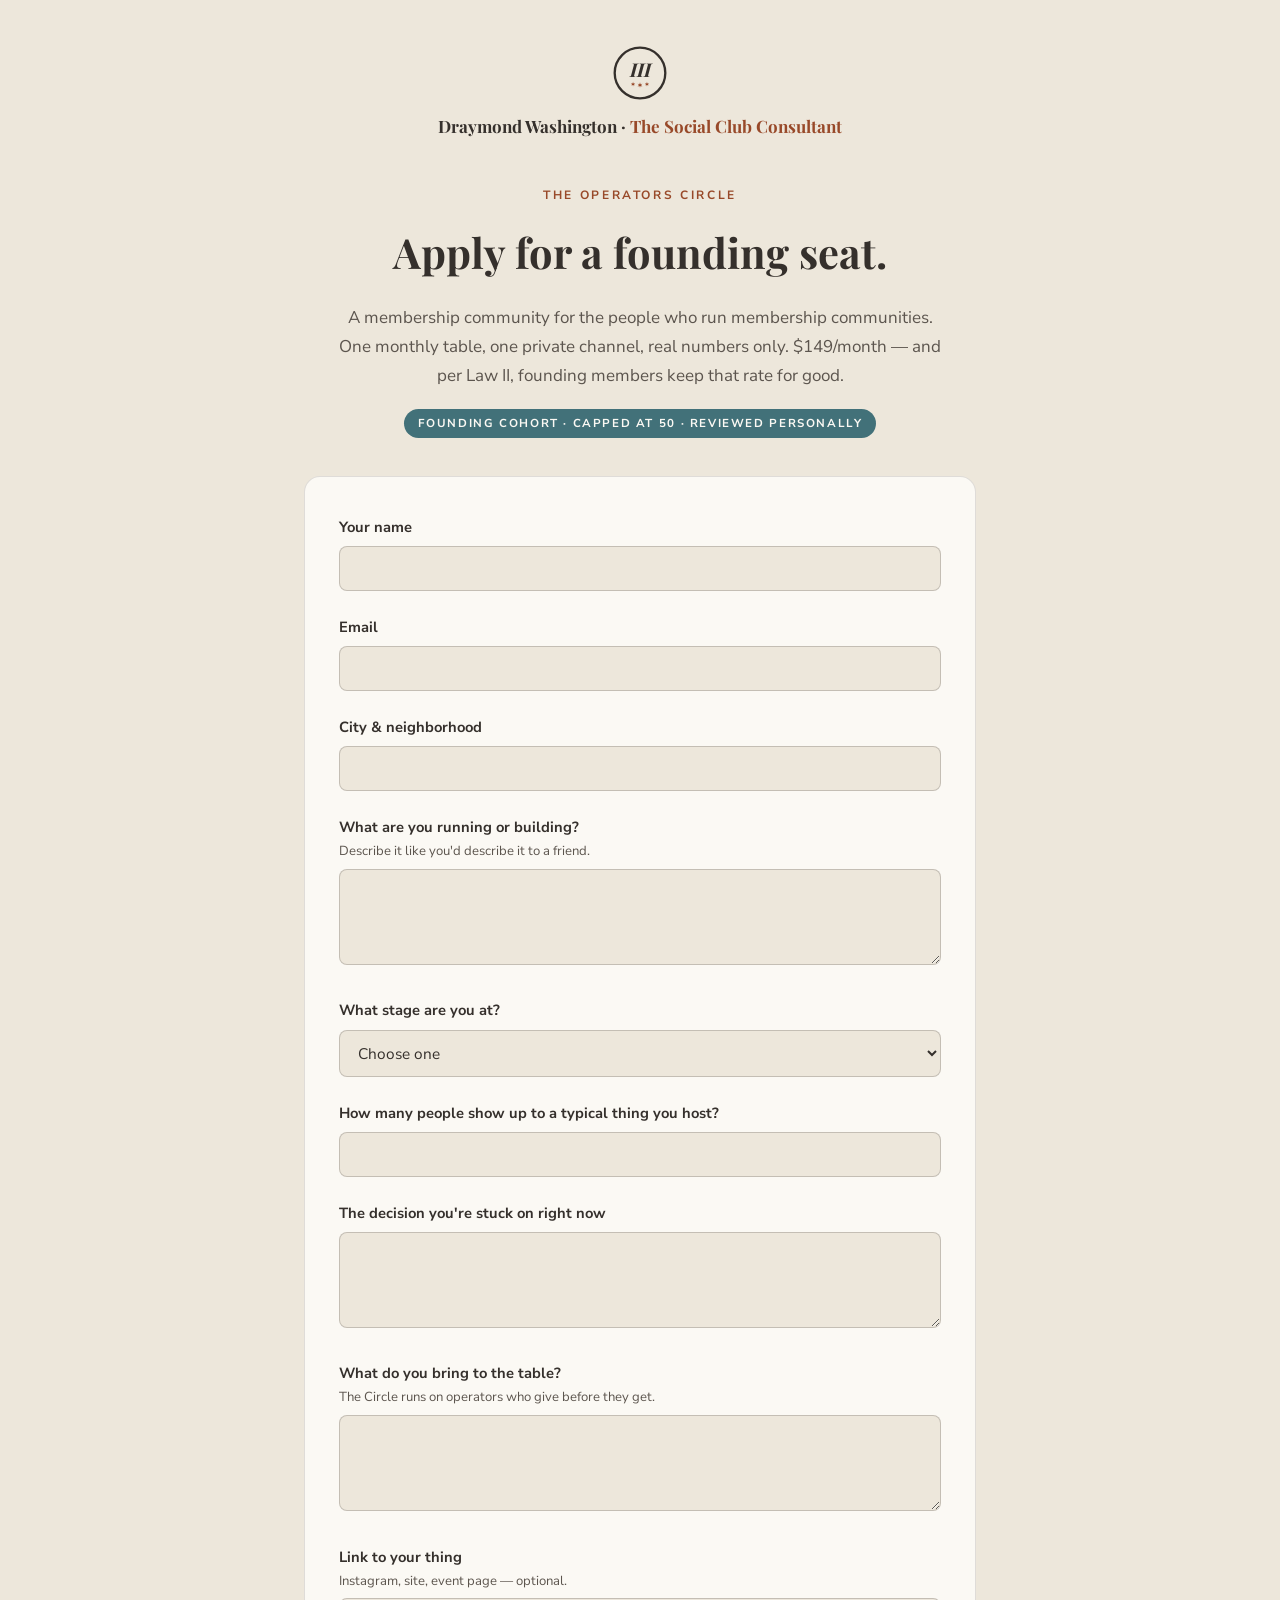
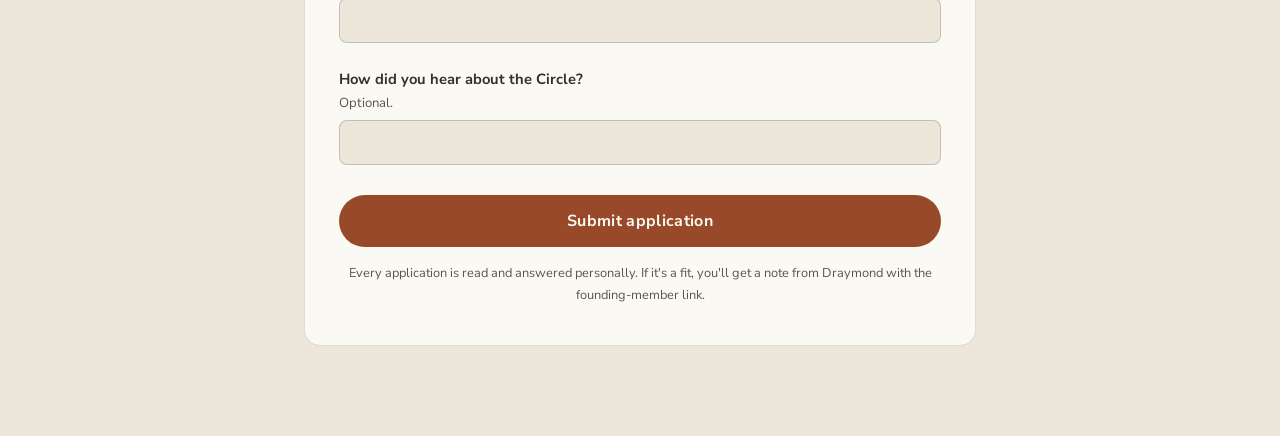
==== apply.html @ 05225a65 "Add files via upload" ====
<!DOCTYPE html>
<html lang="en">
<head>
<meta charset="UTF-8">
<meta name="viewport" content="width=device-width, initial-scale=1.0">
<title>Apply — The Operators Circle</title>
<meta name="description" content="Apply for the founding cohort of the Operators Circle — a membership community for the people who run membership communities. Capped at 50 operators.">
<link rel="icon" href="data:image/svg+xml,%3Csvg xmlns='http://www.w3.org/2000/svg' viewBox='0 0 64 64'%3E%3Ccircle cx='32' cy='32' r='30' fill='%2335302C'/%3E%3Ccircle cx='32' cy='32' r='26' fill='none' stroke='%23A19D7F' stroke-width='2'/%3E%3Ctext x='32' y='36' text-anchor='middle' font-family='Georgia,serif' font-style='italic' font-weight='bold' font-size='20' fill='%23EDE7DB'%3EIII%3C/text%3E%3Ccircle cx='22' cy='46' r='2.5' fill='%23C98A5B'/%3E%3Ccircle cx='32' cy='47.5' r='3' fill='%23C98A5B'/%3E%3Ccircle cx='42' cy='46' r='2.5' fill='%23C98A5B'/%3E%3C/svg%3E">
<link rel="preconnect" href="https://fonts.googleapis.com">
<link rel="preconnect" href="https://fonts.gstatic.com" crossorigin>
<link href="https://fonts.googleapis.com/css2?family=Playfair+Display:ital,wght@0,400;0,600;0,700;1,400&family=Nunito+Sans:ital,wght@0,400;0,600;0,700;1,400&display=swap" rel="stylesheet">
<style>
  :root {
    --paper: #EDE7DB; --ink: #35302C; --ink-soft: #5C554E; --ocean: #427179;
    --gold: #6B582A; --autumn: #984929; --clay: #A19D7F; --white: #FBF9F4;
    --serif: 'Playfair Display', Georgia, serif;
    --sans: 'Nunito Sans', 'Avenir Next', 'Segoe UI', sans-serif;
  }
  * { margin: 0; padding: 0; box-sizing: border-box; }
  body { font-family: var(--sans); background: var(--paper); color: var(--ink); line-height: 1.7; font-size: 17px; }
  .wrap { max-width: 720px; margin: 0 auto; padding: 0 24px 90px; }
  header { padding: 46px 0 10px; text-align: center; }
  header a { text-decoration: none; color: var(--ink); display: inline-flex; flex-direction: column; align-items: center; gap: 12px; }
  .kicker { font-size: .75rem; text-transform: uppercase; letter-spacing: .22em; font-weight: 700; color: var(--autumn); margin: 34px 0 12px; text-align: center; }
  h1 { font-family: var(--serif); font-size: clamp(1.9rem, 5vw, 2.6rem); text-align: center; margin-bottom: 16px; }
  .lede { color: var(--ink-soft); text-align: center; max-width: 36em; margin: 0 auto 12px; }
  .chip { display: block; width: fit-content; margin: 18px auto 0; background: var(--ocean); color: var(--white); border-radius: 999px; font-size: .72rem; font-weight: 700; text-transform: uppercase; letter-spacing: .14em; padding: 5px 14px; }
  form { background: var(--white); border: 1px solid rgba(53,48,44,.14); border-radius: 16px; padding: 38px 34px; margin-top: 38px; }
  label { display: block; font-weight: 700; font-size: .92rem; margin: 24px 0 6px; }
  label:first-of-type { margin-top: 0; }
  label small { display: block; font-weight: 400; color: var(--ink-soft); font-size: .82rem; }
  input, select, textarea {
    width: 100%; font-family: var(--sans); font-size: .96rem; color: var(--ink);
    background: var(--paper); border: 1px solid rgba(53,48,44,.22); border-radius: 8px;
    padding: 11px 14px; outline: none;
  }
  input:focus, select:focus, textarea:focus { border-color: var(--ocean); box-shadow: 0 0 0 3px rgba(66,113,121,.15); }
  textarea { min-height: 96px; resize: vertical; }
  button {
    margin-top: 30px; width: 100%; font-family: var(--sans); font-weight: 700; font-size: 1rem;
    background: var(--autumn); color: var(--white); border: none; border-radius: 999px;
    padding: 15px 26px; cursor: pointer; letter-spacing: .02em;
  }
  button:hover { background: var(--gold); }
  .fine { font-size: .8rem; color: var(--ink-soft); text-align: center; margin-top: 16px; }
  .thanks { display: none; background: var(--white); border: 1px solid rgba(53,48,44,.14); border-radius: 16px; padding: 46px 38px; margin-top: 38px; text-align: center; }
  .thanks h2 { font-family: var(--serif); font-size: 1.6rem; margin-bottom: 12px; }
  .thanks p { color: var(--ink-soft); }
  body.sent form, body.sent .kicker, body.sent h1, body.sent .lede, body.sent .chip { display: none; }
  body.sent .thanks { display: block; }
</style>
</head>
<body>

<header>
  <a href="/">
    <svg width="54" height="54" viewBox="0 0 512 512" xmlns="http://www.w3.org/2000/svg" aria-hidden="true">
      <circle cx="256" cy="256" r="240" fill="none" stroke="#35302C" stroke-width="22"/>
      <text x="256" y="296" text-anchor="middle" font-family="Playfair Display, Georgia, serif" font-style="italic" font-weight="700" font-size="180" fill="#35302C">III</text>
      <g fill="#984929">
        <polygon transform="translate(190,362) scale(1.5)" points="0,-15 2.75,-4.76 12.99,-7.5 5.5,0 12.99,7.5 2.75,4.76 0,15 -2.75,4.76 -12.99,7.5 -5.5,0 -12.99,-7.5 -2.75,-4.76"/>
        <polygon transform="translate(256,370) scale(1.75)" points="0,-15 2.75,-4.76 12.99,-7.5 5.5,0 12.99,7.5 2.75,4.76 0,15 -2.75,4.76 -12.99,7.5 -5.5,0 -12.99,-7.5 -2.75,-4.76"/>
        <polygon transform="translate(322,362) scale(1.5)" points="0,-15 2.75,-4.76 12.99,-7.5 5.5,0 12.99,7.5 2.75,4.76 0,15 -2.75,4.76 -12.99,7.5 -5.5,0 -12.99,-7.5 -2.75,-4.76"/>
      </g>
    </svg>
    <span style="font-family:var(--serif); font-weight:700;">Draymond Washington · <span style="color:var(--autumn)">The Social Club Consultant</span></span>
  </a>
</header>

<div class="wrap">
  <div class="kicker">The Operators Circle</div>
  <h1>Apply for a founding seat.</h1>
  <p class="lede">A membership community for the people who run membership communities. One monthly table, one private channel, real numbers only. $149/month — and per Law II, founding members keep that rate for good.</p>
  <span class="chip">Founding cohort · capped at 50 · reviewed personally</span>

  <form action="https://formsubmit.co/draymond@threecitiessocial.com" method="POST">
    <input type="hidden" name="_subject" value="Operators Circle Application">
    <input type="hidden" name="_template" value="table">
    <input type="hidden" name="_captcha" value="false">
    <input type="hidden" name="_next" value="https://thesocialclubconsultant.com/apply.html?sent=1">
    <input type="text" name="_honey" style="display:none">

    <label>Your name</label>
    <input type="text" name="Name" required>

    <label>Email</label>
    <input type="email" name="Email" required>

    <label>City &amp; neighborhood</label>
    <input type="text" name="City" required>

    <label>What are you running or building? <small>Describe it like you'd describe it to a friend.</small></label>
    <textarea name="What they run" required></textarea>

    <label>What stage are you at?</label>
    <select name="Stage" required>
      <option value="" disabled selected>Choose one</option>
      <option>Just an idea</option>
      <option>Running free events or a group</option>
      <option>Charging for events</option>
      <option>Space identified or lease signed</option>
      <option>Club or community already open</option>
    </select>

    <label>How many people show up to a typical thing you host?</label>
    <input type="text" name="Typical turnout" required>

    <label>The decision you're stuck on right now</label>
    <textarea name="Stuck on" required></textarea>

    <label>What do you bring to the table? <small>The Circle runs on operators who give before they get.</small></label>
    <textarea name="Brings to table" required></textarea>

    <label>Link to your thing <small>Instagram, site, event page — optional.</small></label>
    <input type="text" name="Link">

    <label>How did you hear about the Circle? <small>Optional.</small></label>
    <input type="text" name="Referral">

    <button type="submit">Submit application</button>
    <p class="fine">Every application is read and answered personally. If it's a fit, you'll get a note from Draymond with the founding-member link.</p>
  </form>

  <div class="thanks">
    <h2>Application received.</h2>
    <p>It goes straight to Draymond — every application is read and answered personally, usually within a few days. If the Circle is a fit, your founding-member invite will come by email.</p>
    <p style="margin-top:16px"><a href="/" style="color:var(--autumn); font-weight:700;">← Back to the playbook</a></p>
  </div>
</div>

<script>
  if (new URLSearchParams(location.search).get('sent') === '1') document.body.classList.add('sent');
</script>

</body>
</html>
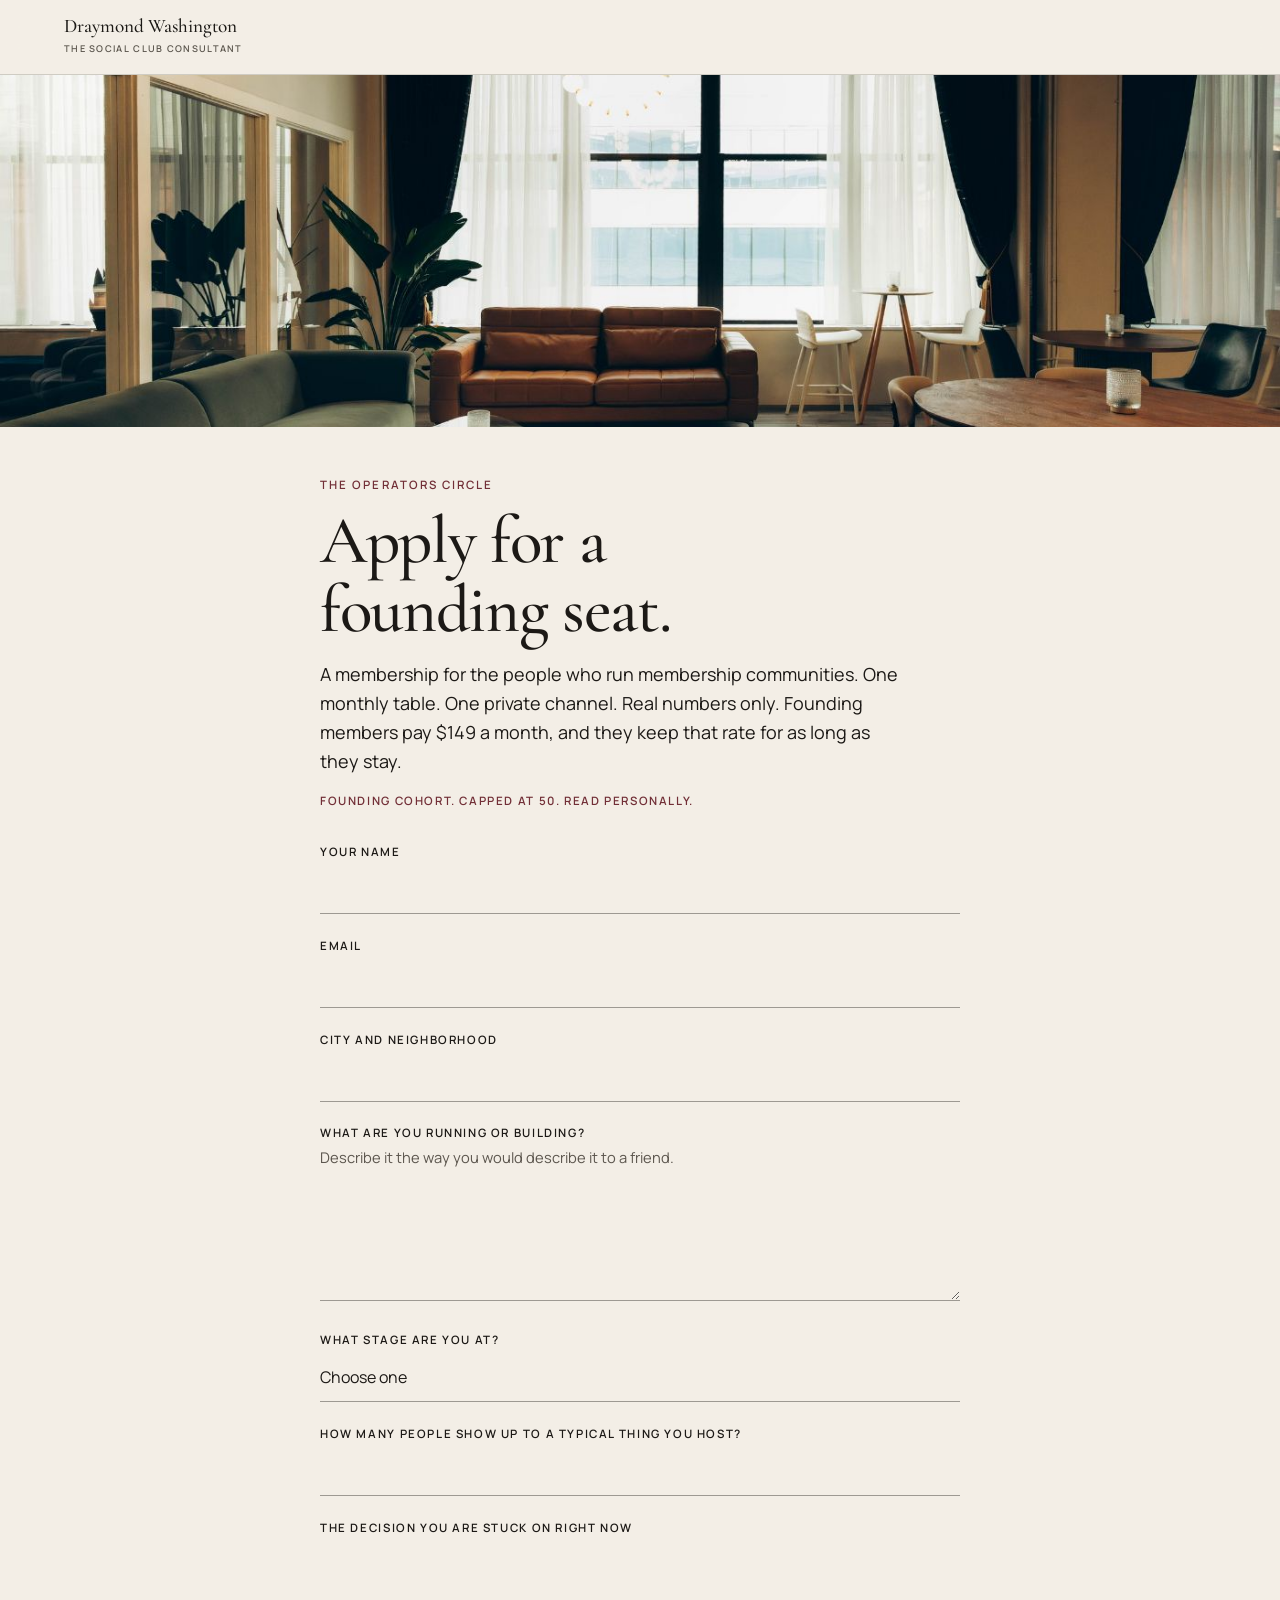
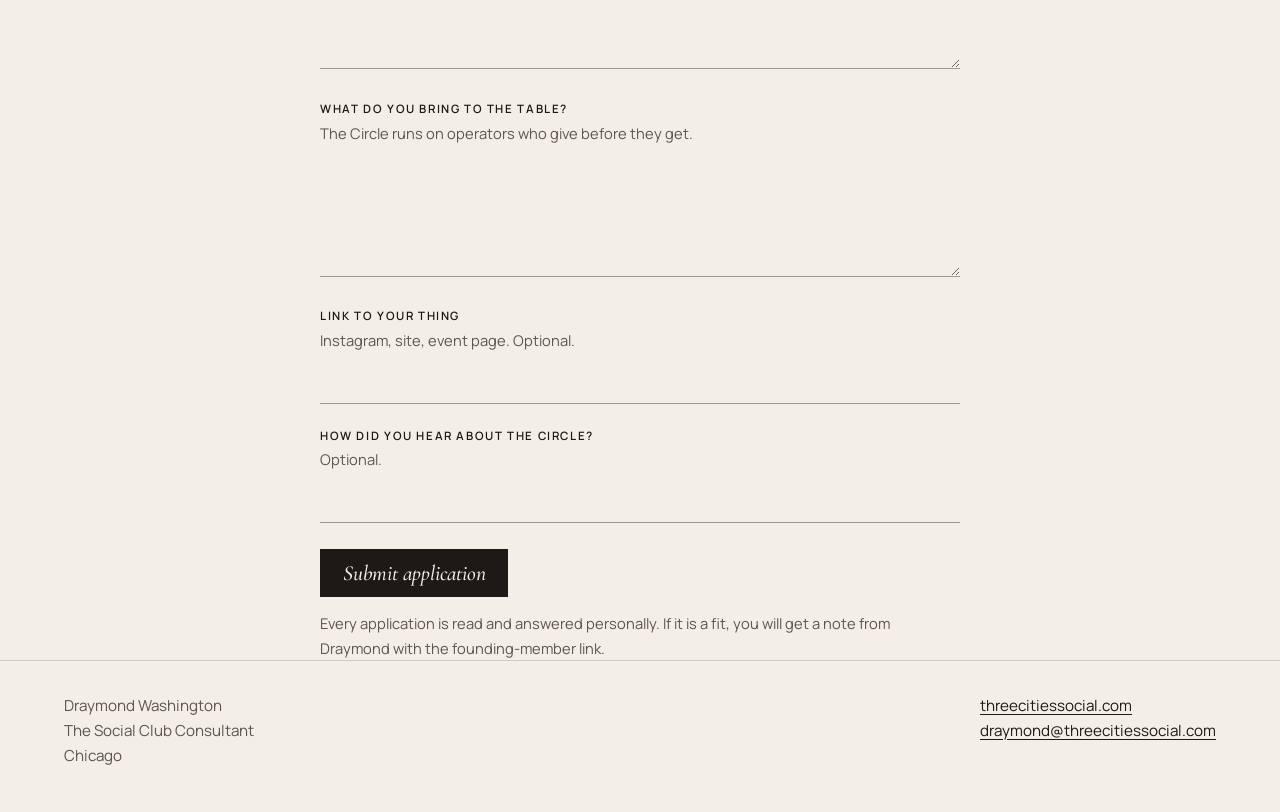
==== commit 3f5d6b90: "Redesign the consulting site as an editorial layout. Use a mobile-first system with serif headlines," ====
--- a/apply.html
+++ b/apply.html
@@ -3,134 +3,132 @@
 <head>
 <meta charset="UTF-8">
 <meta name="viewport" content="width=device-width, initial-scale=1.0">
-<title>Apply — The Operators Circle</title>
-<meta name="description" content="Apply for the founding cohort of the Operators Circle — a membership community for the people who run membership communities. Capped at 50 operators.">
-<link rel="icon" href="data:image/svg+xml,%3Csvg xmlns='http://www.w3.org/2000/svg' viewBox='0 0 64 64'%3E%3Ccircle cx='32' cy='32' r='30' fill='%2335302C'/%3E%3Ccircle cx='32' cy='32' r='26' fill='none' stroke='%23A19D7F' stroke-width='2'/%3E%3Ctext x='32' y='36' text-anchor='middle' font-family='Georgia,serif' font-style='italic' font-weight='bold' font-size='20' fill='%23EDE7DB'%3EIII%3C/text%3E%3Ccircle cx='22' cy='46' r='2.5' fill='%23C98A5B'/%3E%3Ccircle cx='32' cy='47.5' r='3' fill='%23C98A5B'/%3E%3Ccircle cx='42' cy='46' r='2.5' fill='%23C98A5B'/%3E%3C/svg%3E">
+<!-- PLACEHOLDER: draft v1, final copy expected about Nov 18. -->
+<title>Apply for the Operators Circle | The Social Club Consultant</title>
+<meta name="description" content="Apply for a founding seat in the Operators Circle, a membership for people who run membership communities. Capped at 50 operators.">
+<meta name="theme-color" content="#F3EEE6">
+<link rel="canonical" href="https://thesocialclubconsultant.com/apply.html">
+<link rel="icon" href="data:image/svg+xml,%3Csvg xmlns='http://www.w3.org/2000/svg' viewBox='0 0 64 64'%3E%3Crect width='64' height='64' fill='%231C1916'/%3E%3Ctext x='32' y='40' text-anchor='middle' font-family='Georgia,serif' font-size='22' fill='%23F3EEE6'%3EIII%3C/text%3E%3C/svg%3E">
+<meta property="og:type" content="website">
+<meta property="og:url" content="https://thesocialclubconsultant.com/apply.html">
+<meta property="og:site_name" content="The Social Club Consultant">
+<meta property="og:title" content="Apply for the Operators Circle">
+<meta property="og:description" content="A founding seat for people who run membership communities. Capped at 50 operators.">
+<meta property="og:image" content="https://thesocialclubconsultant.com/ogcard.png">
+<meta name="twitter:card" content="summary_large_image">
+<meta name="twitter:title" content="Apply for the Operators Circle">
+<meta name="twitter:description" content="A founding seat for people who run membership communities. Capped at 50 operators.">
+<meta name="twitter:image" content="https://thesocialclubconsultant.com/ogcard.png">
 <link rel="preconnect" href="https://fonts.googleapis.com">
 <link rel="preconnect" href="https://fonts.gstatic.com" crossorigin>
-<link href="https://fonts.googleapis.com/css2?family=Playfair+Display:ital,wght@0,400;0,600;0,700;1,400&family=Nunito+Sans:ital,wght@0,400;0,600;0,700;1,400&display=swap" rel="stylesheet">
-<style>
-  :root {
-    --paper: #EDE7DB; --ink: #35302C; --ink-soft: #5C554E; --ocean: #427179;
-    --gold: #6B582A; --autumn: #984929; --clay: #A19D7F; --white: #FBF9F4;
-    --serif: 'Playfair Display', Georgia, serif;
-    --sans: 'Nunito Sans', 'Avenir Next', 'Segoe UI', sans-serif;
-  }
-  * { margin: 0; padding: 0; box-sizing: border-box; }
-  body { font-family: var(--sans); background: var(--paper); color: var(--ink); line-height: 1.7; font-size: 17px; }
-  .wrap { max-width: 720px; margin: 0 auto; padding: 0 24px 90px; }
-  header { padding: 46px 0 10px; text-align: center; }
-  header a { text-decoration: none; color: var(--ink); display: inline-flex; flex-direction: column; align-items: center; gap: 12px; }
-  .kicker { font-size: .75rem; text-transform: uppercase; letter-spacing: .22em; font-weight: 700; color: var(--autumn); margin: 34px 0 12px; text-align: center; }
-  h1 { font-family: var(--serif); font-size: clamp(1.9rem, 5vw, 2.6rem); text-align: center; margin-bottom: 16px; }
-  .lede { color: var(--ink-soft); text-align: center; max-width: 36em; margin: 0 auto 12px; }
-  .chip { display: block; width: fit-content; margin: 18px auto 0; background: var(--ocean); color: var(--white); border-radius: 999px; font-size: .72rem; font-weight: 700; text-transform: uppercase; letter-spacing: .14em; padding: 5px 14px; }
-  form { background: var(--white); border: 1px solid rgba(53,48,44,.14); border-radius: 16px; padding: 38px 34px; margin-top: 38px; }
-  label { display: block; font-weight: 700; font-size: .92rem; margin: 24px 0 6px; }
-  label:first-of-type { margin-top: 0; }
-  label small { display: block; font-weight: 400; color: var(--ink-soft); font-size: .82rem; }
-  input, select, textarea {
-    width: 100%; font-family: var(--sans); font-size: .96rem; color: var(--ink);
-    background: var(--paper); border: 1px solid rgba(53,48,44,.22); border-radius: 8px;
-    padding: 11px 14px; outline: none;
-  }
-  input:focus, select:focus, textarea:focus { border-color: var(--ocean); box-shadow: 0 0 0 3px rgba(66,113,121,.15); }
-  textarea { min-height: 96px; resize: vertical; }
-  button {
-    margin-top: 30px; width: 100%; font-family: var(--sans); font-weight: 700; font-size: 1rem;
-    background: var(--autumn); color: var(--white); border: none; border-radius: 999px;
-    padding: 15px 26px; cursor: pointer; letter-spacing: .02em;
-  }
-  button:hover { background: var(--gold); }
-  .fine { font-size: .8rem; color: var(--ink-soft); text-align: center; margin-top: 16px; }
-  .thanks { display: none; background: var(--white); border: 1px solid rgba(53,48,44,.14); border-radius: 16px; padding: 46px 38px; margin-top: 38px; text-align: center; }
-  .thanks h2 { font-family: var(--serif); font-size: 1.6rem; margin-bottom: 12px; }
-  .thanks p { color: var(--ink-soft); }
-  body.sent form, body.sent .kicker, body.sent h1, body.sent .lede, body.sent .chip { display: none; }
-  body.sent .thanks { display: block; }
-</style>
+<link href="https://fonts.googleapis.com/css2?family=Cormorant+Garamond:ital,wght@0,500;0,600;1,500;1,600&family=Manrope:wght@400;500;600&display=swap" rel="stylesheet">
+<link rel="stylesheet" href="styles.css">
+<script>
+if (new URLSearchParams(location.search).get("sent") === "1") {
+  document.documentElement.classList.add("sent");
+}
+</script>
 </head>
 <body>
-
-<header>
-  <a href="/">
-    <svg width="54" height="54" viewBox="0 0 512 512" xmlns="http://www.w3.org/2000/svg" aria-hidden="true">
-      <circle cx="256" cy="256" r="240" fill="none" stroke="#35302C" stroke-width="22"/>
-      <text x="256" y="296" text-anchor="middle" font-family="Playfair Display, Georgia, serif" font-style="italic" font-weight="700" font-size="180" fill="#35302C">III</text>
-      <g fill="#984929">
-        <polygon transform="translate(190,362) scale(1.5)" points="0,-15 2.75,-4.76 12.99,-7.5 5.5,0 12.99,7.5 2.75,4.76 0,15 -2.75,4.76 -12.99,7.5 -5.5,0 -12.99,-7.5 -2.75,-4.76"/>
-        <polygon transform="translate(256,370) scale(1.75)" points="0,-15 2.75,-4.76 12.99,-7.5 5.5,0 12.99,7.5 2.75,4.76 0,15 -2.75,4.76 -12.99,7.5 -5.5,0 -12.99,-7.5 -2.75,-4.76"/>
-        <polygon transform="translate(322,362) scale(1.5)" points="0,-15 2.75,-4.76 12.99,-7.5 5.5,0 12.99,7.5 2.75,4.76 0,15 -2.75,4.76 -12.99,7.5 -5.5,0 -12.99,-7.5 -2.75,-4.76"/>
-      </g>
-    </svg>
-    <span style="font-family:var(--serif); font-weight:700;">Draymond Washington · <span style="color:var(--autumn)">The Social Club Consultant</span></span>
-  </a>
+<a class="skip" href="#main">Skip to content</a>
+<header class="site-header">
+  <div class="nav-inner">
+    <a class="brand" href="/">
+      <span class="brand-name">Draymond Washington</span>
+      <span class="brand-role">The Social Club Consultant</span>
+    </a>
+    <details class="nav-details">
+      <summary class="nav-toggle">
+        <span class="sum-closed">Menu</span>
+        <span class="sum-open">Close</span>
+      </summary>
+      <nav class="nav-links" id="site-nav" aria-label="Primary">
+        <a href="/#for">Who it is for</a>
+        <a href="/#offers">Offers</a>
+        <a href="/#about">About</a>
+        <a href="/apply.html" aria-current="page">Apply</a>
+        <a href="/#contact">Contact</a>
+      </nav>
+    </details>
+  </div>
 </header>
 
-<div class="wrap">
-  <div class="kicker">The Operators Circle</div>
-  <h1>Apply for a founding seat.</h1>
-  <p class="lede">A membership community for the people who run membership communities. One monthly table, one private channel, real numbers only. $149/month — and per Law II, founding members keep that rate for good.</p>
-  <span class="chip">Founding cohort · capped at 50 · reviewed personally</span>
+<main id="main">
+  <figure class="page-photo page-lounge">
+    <img src="lounge.jpg" width="1400" height="933" alt="Daylit lounge at Three Cities Social, with a leather sofa, sheer curtains, and a globe light" decoding="async">
+  </figure>
+  <div class="wrap-narrow">
+    <!-- PLACEHOLDER: draft v1, final copy expected about Nov 18. -->
+    <div class="intro-only page-intro">
+      <p class="kicker">The Operators Circle</p>
+      <h1>Apply for a founding seat.</h1>
+      <p class="lede">A membership for the people who run membership communities. One monthly table. One private channel. Real numbers only. Founding members pay $149 a month, and they keep that rate for as long as they stay.</p>
+      <p class="chip">Founding cohort. Capped at 50. Read personally.</p>
+    </div>
 
-  <form action="https://formsubmit.co/draymond@threecitiessocial.com" method="POST">
-    <input type="hidden" name="_subject" value="Operators Circle Application">
-    <input type="hidden" name="_template" value="table">
-    <input type="hidden" name="_captcha" value="false">
-    <input type="hidden" name="_next" value="https://thesocialclubconsultant.com/apply.html?sent=1">
-    <input type="text" name="_honey" style="display:none">
+    <form class="form-block stack-form" action="https://formsubmit.co/draymond@threecitiessocial.com" method="POST">
+      <input type="hidden" name="_subject" value="Operators Circle Application">
+      <input type="hidden" name="_template" value="table">
+      <input type="hidden" name="_captcha" value="false">
+      <input type="hidden" name="_next" value="https://thesocialclubconsultant.com/apply.html?sent=1">
+      <input class="hp" type="text" name="_honey" tabindex="-1" autocomplete="off" aria-hidden="true">
 
-    <label>Your name</label>
-    <input type="text" name="Name" required>
+      <label for="name">Your name</label>
+      <input id="name" type="text" name="Name" autocomplete="name" required>
 
-    <label>Email</label>
-    <input type="email" name="Email" required>
+      <label for="email">Email</label>
+      <input id="email" type="email" name="Email" autocomplete="email" required>
 
-    <label>City &amp; neighborhood</label>
-    <input type="text" name="City" required>
+      <label for="city">City and neighborhood</label>
+      <input id="city" type="text" name="City" autocomplete="address-level2" required>
 
-    <label>What are you running or building? <small>Describe it like you'd describe it to a friend.</small></label>
-    <textarea name="What they run" required></textarea>
+      <label for="running">What are you running or building? <span class="hint">Describe it the way you would describe it to a friend.</span></label>
+      <textarea id="running" name="What they run" required></textarea>
 
-    <label>What stage are you at?</label>
-    <select name="Stage" required>
-      <option value="" disabled selected>Choose one</option>
-      <option>Just an idea</option>
-      <option>Running free events or a group</option>
-      <option>Charging for events</option>
-      <option>Space identified or lease signed</option>
-      <option>Club or community already open</option>
-    </select>
+      <label for="stage">What stage are you at?</label>
+      <select id="stage" name="Stage" required>
+        <option value="" disabled selected>Choose one</option>
+        <option>Just an idea</option>
+        <option>Running free events or a group</option>
+        <option>Charging for events</option>
+        <option>Space identified or lease signed</option>
+        <option>Club or community already open</option>
+      </select>
 
-    <label>How many people show up to a typical thing you host?</label>
-    <input type="text" name="Typical turnout" required>
+      <label for="turnout">How many people show up to a typical thing you host?</label>
+      <input id="turnout" type="text" name="Typical turnout" required>
 
-    <label>The decision you're stuck on right now</label>
-    <textarea name="Stuck on" required></textarea>
+      <label for="stuck">The decision you are stuck on right now</label>
+      <textarea id="stuck" name="Stuck on" required></textarea>
 
-    <label>What do you bring to the table? <small>The Circle runs on operators who give before they get.</small></label>
-    <textarea name="Brings to table" required></textarea>
+      <label for="brings">What do you bring to the table? <span class="hint">The Circle runs on operators who give before they get.</span></label>
+      <textarea id="brings" name="Brings to table" required></textarea>
 
-    <label>Link to your thing <small>Instagram, site, event page — optional.</small></label>
-    <input type="text" name="Link">
+      <label for="link">Link to your thing <span class="hint">Instagram, site, event page. Optional.</span></label>
+      <input id="link" type="text" name="Link" autocomplete="url">
 
-    <label>How did you hear about the Circle? <small>Optional.</small></label>
-    <input type="text" name="Referral">
+      <label for="referral">How did you hear about the Circle? <span class="hint">Optional.</span></label>
+      <input id="referral" type="text" name="Referral">
 
-    <button type="submit">Submit application</button>
-    <p class="fine">Every application is read and answered personally. If it's a fit, you'll get a note from Draymond with the founding-member link.</p>
-  </form>
+      <button class="button" type="submit">Submit application</button>
+      <p class="fine">Every application is read and answered personally. If it is a fit, you will get a note from Draymond with the founding-member link.</p>
+    </form>
 
-  <div class="thanks">
-    <h2>Application received.</h2>
-    <p>It goes straight to Draymond — every application is read and answered personally, usually within a few days. If the Circle is a fit, your founding-member invite will come by email.</p>
-    <p style="margin-top:16px"><a href="/" style="color:var(--autumn); font-weight:700;">← Back to the playbook</a></p>
+    <div class="thanks" role="status">
+      <h1 tabindex="-1">Application received.</h1>
+      <p>It goes straight to Draymond. Every application is read and answered personally, usually within a few days. If the Circle is a fit, your founding-member invite will come by email.</p>
+      <p><a href="/">Back to the site</a></p>
+    </div>
   </div>
-</div>
+</main>
 
-<script>
-  if (new URLSearchParams(location.search).get('sent') === '1') document.body.classList.add('sent');
-</script>
-
+<footer class="site-footer">
+  <div class="wrap foot">
+    <p>Draymond Washington<br>The Social Club Consultant<br>Chicago</p>
+    <p><a href="https://threecitiessocial.com">threecitiessocial.com</a><br><a href="mailto:draymond@threecitiessocial.com">draymond@threecitiessocial.com</a></p>
+  </div>
+</footer>
+<script src="main.js" defer></script>
+<script data-goatcounter="https://thesocialclubconsultant.goatcounter.com/count" async src="https://gc.zgo.at/count.js"></script>
 </body>
 </html>
--- a/styles.css
+++ b/styles.css
@@ -0,0 +1,977 @@
+/* The Social Club Consultant
+   Mobile-first layout. Draft visual system, October 2026. */
+
+:root {
+  --paper: #F3EEE6;
+  --paper-2: #E7E0D2;
+  --ink: #1C1916;
+  --muted: #5C564E;
+  --line: rgba(28, 25, 22, 0.16);
+  --burgundy: #722F37;
+  --serif: "Cormorant Garamond", Palatino, "Palatino Linotype", Georgia, serif;
+  --sans: Manrope, "Avenir Next", "Segoe UI", sans-serif;
+  --header: 4.6rem;
+  --measure: 38rem;
+  color-scheme: light;
+}
+
+*,
+*::before,
+*::after { box-sizing: border-box; }
+
+html { scroll-behavior: smooth; }
+
+@media (prefers-reduced-motion: reduce) {
+  html { scroll-behavior: auto; }
+}
+
+body {
+  margin: 0;
+  background: var(--paper);
+  color: var(--ink);
+  font-family: var(--sans);
+  font-size: 1.0625rem;
+  font-weight: 400;
+  line-height: 1.65;
+  text-rendering: optimizeLegibility;
+}
+
+img { max-width: 100%; display: block; background: var(--paper-2); }
+
+h1, h2, h3, p, ul, ol, figure, blockquote { margin: 0; }
+
+h1, h2, h3 {
+  font-family: var(--serif);
+  font-weight: 500;
+  line-height: 1.02;
+  letter-spacing: -0.02em;
+  text-wrap: balance;
+}
+
+h2 {
+  font-size: clamp(2.35rem, 4.6vw, 3.7rem);
+  margin-bottom: 1rem;
+}
+
+h3 { font-size: clamp(1.7rem, 3vw, 2.15rem); }
+
+p { text-wrap: pretty; }
+
+a { color: inherit; }
+
+a:focus-visible,
+button:focus-visible,
+summary:focus-visible,
+input:focus-visible,
+select:focus-visible,
+textarea:focus-visible {
+  outline: 2px solid var(--ink);
+  outline-offset: 3px;
+}
+
+::selection { background: var(--ink); color: var(--paper); }
+
+.sr-only {
+  position: absolute;
+  width: 1px;
+  height: 1px;
+  padding: 0;
+  margin: -1px;
+  overflow: hidden;
+  clip: rect(0, 0, 0, 0);
+  white-space: nowrap;
+  border: 0;
+}
+
+.skip {
+  position: absolute;
+  left: 1rem;
+  top: -4rem;
+  z-index: 80;
+  background: var(--ink);
+  color: var(--paper);
+  padding: 0.7rem 1rem;
+  text-decoration: none;
+}
+
+.skip:focus { top: 1rem; }
+
+.wrap {
+  width: min(72rem, calc(100% - 2.5rem));
+  margin-inline: auto;
+}
+
+.wrap-narrow {
+  width: min(40rem, calc(100% - 2.5rem));
+  margin-inline: auto;
+}
+
+.kicker {
+  margin-bottom: 0.85rem;
+  font-size: 0.72rem;
+  font-weight: 600;
+  letter-spacing: 0.18em;
+  text-transform: uppercase;
+  color: var(--burgundy);
+}
+
+.lede {
+  font-size: 1.125rem;
+  line-height: 1.6;
+  max-width: var(--measure);
+}
+
+.rule {
+  width: 3.25rem;
+  height: 1px;
+  margin: 1.4rem 0;
+  border: 0;
+  background: var(--line);
+}
+
+.section { padding: 4.5rem 0; }
+
+.site-header {
+  position: sticky;
+  top: 0;
+  z-index: 30;
+  background: rgba(243, 238, 230, 0.94);
+  border-bottom: 1px solid var(--line);
+  backdrop-filter: blur(14px);
+}
+
+@media (prefers-reduced-transparency: reduce) {
+  .site-header { background: var(--paper); backdrop-filter: none; }
+}
+
+.nav-inner {
+  width: min(72rem, calc(100% - 2.5rem));
+  margin-inline: auto;
+  min-height: var(--header);
+  display: flex;
+  align-items: center;
+  justify-content: space-between;
+  gap: 1rem;
+}
+
+.brand {
+  text-decoration: none;
+  color: var(--ink);
+  padding: 0.35rem 0;
+}
+
+.brand-name {
+  display: block;
+  font-family: var(--serif);
+  font-weight: 500;
+  font-size: 1.2rem;
+  line-height: 1;
+  letter-spacing: 0;
+}
+
+.brand-role {
+  display: block;
+  margin-top: 0.28rem;
+  font-size: 0.58rem;
+  font-weight: 600;
+  letter-spacing: 0.14em;
+  text-transform: uppercase;
+  color: var(--muted);
+}
+
+.nav-toggle {
+  list-style: none;
+  cursor: pointer;
+  min-height: 44px;
+  display: inline-flex;
+  align-items: center;
+  padding: 0.25rem 0;
+  font-size: 0.72rem;
+  font-weight: 600;
+  letter-spacing: 0.16em;
+  text-transform: uppercase;
+}
+
+.nav-toggle::-webkit-details-marker { display: none; }
+
+.nav-toggle::marker { content: ""; }
+
+.nav-details[open] .sum-closed,
+.nav-details:not([open]) .sum-open { display: none; }
+
+.nav-links { margin: 0; padding: 0; }
+
+.nav-links a {
+  display: flex;
+  align-items: center;
+  min-height: 48px;
+  text-decoration: none;
+  color: var(--ink);
+}
+
+.nav-links a[aria-current="page"] {
+  text-decoration: underline;
+  text-underline-offset: 0.28em;
+}
+
+@media (max-width: 959px) {
+  .nav-details:not([open]) > .nav-links { display: none; }
+
+  .nav-details[open] > .nav-links {
+    position: absolute;
+    left: 0;
+    right: 0;
+    top: 100%;
+    z-index: 40;
+    display: flex;
+    flex-direction: column;
+    background: var(--paper);
+    border-bottom: 1px solid var(--line);
+    padding: 0.25rem max(1.25rem, calc((100% - 72rem) / 2 + 1.25rem)) 0.85rem;
+  }
+
+  .nav-links a {
+    font-family: var(--serif);
+    font-size: 1.85rem;
+    font-weight: 500;
+    letter-spacing: 0;
+    text-transform: none;
+    border-top: 1px solid var(--line);
+  }
+}
+
+@media (min-width: 960px) {
+  .nav-details { display: flex; align-items: center; }
+  .nav-toggle { display: none; }
+  .nav-details > .nav-links {
+    display: flex !important;
+    flex-direction: row;
+    align-items: center;
+    gap: 1.25rem;
+    position: static;
+    background: transparent;
+    border: 0;
+    padding: 0;
+  }
+
+  .nav-links a {
+    font-size: 0.72rem;
+    font-weight: 600;
+    letter-spacing: 0.14em;
+    text-transform: uppercase;
+    min-height: 44px;
+  }
+
+  .nav-links a:hover { color: var(--burgundy); }
+}
+
+.hero-intro { padding: 2.4rem 1.25rem 0.4rem; }
+
+.hero h1 {
+  font-size: clamp(3.5rem, 8vw, 7.25rem);
+  line-height: 0.88;
+}
+
+.hero h1 span {
+  display: block;
+  font-style: italic;
+  font-weight: 500;
+}
+
+.hero-role {
+  max-width: 16em;
+  margin-top: 1.15rem;
+  font-family: var(--serif);
+  font-style: italic;
+  font-weight: 500;
+  font-size: clamp(1.45rem, 2.4vw, 2.05rem);
+  line-height: 1.2;
+  letter-spacing: 0;
+}
+
+.hero-rest { padding: 0 1.25rem 2.6rem; }
+
+.hero-for {
+  font-size: 1.05rem;
+  max-width: 28em;
+}
+
+.hero-proof {
+  margin-top: 0.85rem;
+  max-width: 34em;
+  color: var(--muted);
+}
+
+.hero-actions {
+  display: flex;
+  flex-wrap: wrap;
+  align-items: center;
+  gap: 0.35rem 1.35rem;
+  margin-top: 1.5rem;
+}
+
+.hero-media { margin: 0; }
+
+.hero-media img {
+  width: 100%;
+  height: min(78vw, 34rem);
+  object-fit: cover;
+  object-position: 32% 16%;
+}
+
+@media (min-width: 960px) {
+  .hero {
+    display: grid;
+    grid-template-columns: minmax(0, 1.08fr) minmax(0, 0.92fr);
+    grid-template-rows: 1fr auto;
+    grid-template-areas:
+      "intro media"
+      "rest media";
+    min-height: calc(100svh - var(--header));
+  }
+
+  .hero-intro {
+    grid-area: intro;
+    align-self: end;
+    padding: 2rem 6vw 0 6vw;
+  }
+
+  .hero-rest {
+    grid-area: rest;
+    padding: 0 6vw 3.25rem;
+  }
+
+  .hero-media {
+    grid-area: media;
+    position: relative;
+    min-height: 100%;
+  }
+
+  .hero-media img {
+    position: absolute;
+    inset: 0;
+    width: 100%;
+    height: 100%;
+    max-height: none;
+    object-position: 34% 18%;
+  }
+}
+
+.button,
+button.button {
+  display: inline-flex;
+  align-items: center;
+  justify-content: center;
+  min-height: 48px;
+  padding: 0.55rem 1.35rem;
+  background: var(--ink);
+  color: var(--paper);
+  border: 1px solid var(--ink);
+  font-family: var(--serif);
+  font-style: italic;
+  font-size: 1.35rem;
+  font-weight: 500;
+  letter-spacing: 0;
+  text-transform: none;
+  text-decoration: none;
+  cursor: pointer;
+}
+
+.button:hover,
+button.button:hover {
+  background: var(--burgundy);
+  border-color: var(--burgundy);
+  color: var(--paper);
+}
+
+.button:visited { color: var(--paper); }
+
+.text-link,
+.text-link:visited {
+  display: inline-flex;
+  align-items: center;
+  min-height: 48px;
+  color: var(--ink);
+  font-size: 0.75rem;
+  font-weight: 600;
+  letter-spacing: 0.14em;
+  text-transform: uppercase;
+  text-underline-offset: 0.35em;
+}
+
+.text-link:hover { color: var(--burgundy); }
+
+.proof {
+  display: grid;
+  grid-template-columns: 1fr 1fr;
+  list-style: none;
+  margin: 0;
+  padding: 0;
+  border-top: 1px solid var(--line);
+  border-bottom: 1px solid var(--line);
+}
+
+.proof li {
+  padding: 1.3rem 0.85rem 1.2rem;
+  border-bottom: 1px solid var(--line);
+}
+
+.proof li:nth-child(odd) { border-right: 1px solid var(--line); }
+
+.proof li:nth-last-child(-n + 2) { border-bottom: 0; }
+
+.proof strong {
+  display: block;
+  font-family: var(--serif);
+  font-weight: 500;
+  font-size: clamp(2rem, 4vw, 3.15rem);
+  line-height: 0.95;
+  letter-spacing: -0.02em;
+  white-space: nowrap;
+  font-variant-numeric: lining-nums;
+  font-feature-settings: "lnum" 1;
+}
+
+.proof span {
+  display: block;
+  margin-top: 0.5rem;
+  font-size: 0.68rem;
+  font-weight: 600;
+  letter-spacing: 0.14em;
+  text-transform: uppercase;
+  color: var(--muted);
+}
+
+@media (min-width: 880px) {
+  .proof { grid-template-columns: repeat(4, 1fr); }
+  .proof li {
+    border-bottom: 0;
+    border-right: 1px solid var(--line);
+    padding: 1.8rem 1.15rem 1.6rem;
+  }
+  .proof li:last-child { border-right: 0; }
+}
+
+.band { margin: 0; }
+
+.band img {
+  width: 100%;
+  height: min(72vw, 40rem);
+  min-height: 16rem;
+  object-fit: cover;
+}
+
+.band figcaption,
+.caption {
+  width: min(72rem, calc(100% - 2.5rem));
+  margin: 0.75rem auto 0;
+  font-size: 0.72rem;
+  font-weight: 600;
+  letter-spacing: 0.14em;
+  text-transform: uppercase;
+  color: var(--muted);
+}
+
+.band-trivia img { object-position: center 70%; }
+.band-room img { object-position: center 62%; height: min(62vw, 34rem); }
+.band-talk img { object-position: center 46%; }
+.band-evening img { object-position: center 42%; }
+
+.split { display: grid; gap: 1.75rem; }
+
+.audiences {
+  list-style: none;
+  margin: 0;
+  padding: 0;
+}
+
+.audiences li {
+  display: grid;
+  grid-template-columns: 2.6rem 1fr;
+  gap: 0.65rem 0.85rem;
+  padding: 1.25rem 0;
+  border-top: 1px solid var(--line);
+}
+
+.idx {
+  font-family: var(--serif);
+  font-style: italic;
+  font-size: 1.35rem;
+  line-height: 1.15;
+  color: var(--burgundy);
+}
+
+.audiences h3 {
+  margin-bottom: 0.4rem;
+  font-size: clamp(1.7rem, 3vw, 2.15rem);
+}
+
+.audiences p { max-width: 40rem; }
+
+.sticky-photo { margin: 0; }
+
+.sticky-photo img {
+  width: 100%;
+  aspect-ratio: 3 / 4;
+  object-fit: cover;
+  object-position: center 58%;
+}
+
+@media (min-width: 960px) {
+  .section { padding: 7.25rem 0; }
+
+  .split-who {
+    grid-template-columns: minmax(0, 1.12fr) minmax(0, 0.88fr);
+    grid-template-areas:
+      "intro photo"
+      "list photo";
+    column-gap: 4rem;
+    row-gap: 0.5rem;
+    align-items: start;
+  }
+
+  .split-who .split-intro { grid-area: intro; }
+  .split-who .audiences { grid-area: list; }
+  .split-who .sticky-photo {
+    grid-area: photo;
+    position: sticky;
+    top: 5.75rem;
+  }
+
+  .split-about {
+    grid-template-columns: minmax(0, 1.05fr) minmax(0, 0.95fr);
+    gap: 4rem;
+    align-items: start;
+  }
+
+  .about-photo img { aspect-ratio: 3 / 4; object-position: center 22%; }
+}
+
+.about-photo { margin: 0.5rem 0 0; }
+
+.about-photo img {
+  width: 100%;
+  aspect-ratio: 4 / 5;
+  object-fit: cover;
+  object-position: center 24%;
+}
+
+.about-copy p + p { margin-top: 1rem; }
+
+blockquote.pull {
+  margin: 2.4rem 0 0.4rem;
+  padding: 0;
+  border: 0;
+  max-width: 20em;
+}
+
+blockquote.pull p {
+  font-family: var(--serif);
+  font-style: italic;
+  font-weight: 500;
+  font-size: clamp(1.75rem, 3.4vw, 2.45rem);
+  line-height: 1.18;
+  letter-spacing: -0.02em;
+}
+
+blockquote.pull footer {
+  margin-top: 0.9rem;
+  font-family: var(--sans);
+  font-style: normal;
+  font-size: 0.72rem;
+  font-weight: 600;
+  letter-spacing: 0.14em;
+  text-transform: uppercase;
+  color: var(--muted);
+}
+
+.timeline {
+  list-style: none;
+  margin: 2rem 0 0;
+  padding: 0;
+}
+
+.timeline li {
+  display: grid;
+  grid-template-columns: 7.2rem 1fr;
+  gap: 0.75rem 1rem;
+  padding: 1.05rem 0;
+  border-top: 1px solid var(--line);
+}
+
+.timeline time {
+  font-size: 0.72rem;
+  font-weight: 600;
+  letter-spacing: 0.12em;
+  text-transform: uppercase;
+  color: var(--muted);
+}
+
+.subhead {
+  margin: 3.5rem 0 0.8rem;
+  font-size: clamp(2rem, 4vw, 2.8rem);
+}
+
+.rating {
+  max-width: var(--measure);
+  color: var(--muted);
+}
+
+.quotes {
+  display: grid;
+  gap: 2.25rem;
+  margin-top: 2rem;
+}
+
+.quote blockquote { margin: 0; }
+
+.quote p {
+  font-family: var(--serif);
+  font-style: italic;
+  font-weight: 500;
+  font-size: clamp(1.25rem, 2vw, 1.5rem);
+  line-height: 1.35;
+  letter-spacing: -0.01em;
+}
+
+.quote figcaption {
+  margin-top: 0.9rem;
+  font-size: 0.68rem;
+  font-weight: 600;
+  letter-spacing: 0.14em;
+  text-transform: uppercase;
+  color: var(--muted);
+}
+
+@media (min-width: 900px) {
+  .quotes {
+    grid-template-columns: repeat(3, minmax(0, 1fr));
+    gap: 2.5rem;
+    align-items: start;
+  }
+}
+
+.diptych {
+  display: grid;
+  gap: 0.7rem;
+  margin-top: 2.25rem;
+}
+
+.diptych img {
+  width: 100%;
+  height: 16rem;
+  object-fit: cover;
+}
+
+.diptych img.crop-party { object-position: center 42%; }
+.diptych img.crop-members { object-position: center 28%; }
+
+@media (min-width: 700px) {
+  .diptych { grid-template-columns: 1.15fr 0.85fr; }
+  .diptych img { height: 24rem; }
+}
+
+.offer-grid,
+.also-grid {
+  display: grid;
+  gap: 2.5rem;
+  margin-top: 2.4rem;
+}
+
+.offer h3,
+.also h3 {
+  font-size: clamp(2.1rem, 4vw, 3rem);
+  font-style: italic;
+}
+
+.offer .button { margin-top: 1.35rem; }
+
+.offer .offer-lead,
+.also .offer-lead {
+  margin: 0.85rem 0 0;
+  max-width: 34rem;
+}
+
+.offer ul,
+.also ul {
+  list-style: none;
+  margin: 1.25rem 0 0;
+  padding: 0;
+}
+
+.offer li,
+.also li {
+  padding: 0.72rem 0;
+  border-top: 1px solid var(--line);
+}
+
+.price {
+  margin-top: 0.7rem;
+  font-family: var(--serif);
+  font-style: italic;
+  font-weight: 500;
+  font-size: 1.65rem;
+  letter-spacing: 0;
+}
+
+.also {
+  margin-top: 4rem;
+  padding-top: 2.5rem;
+  border-top: 1px solid var(--line);
+}
+
+.guarantee {
+  margin-top: 0.85rem;
+  color: var(--muted);
+  font-size: 0.95rem;
+}
+
+@media (min-width: 800px) {
+  .offer-grid,
+  .also-grid {
+    grid-template-columns: 1fr 1fr;
+    gap: 0;
+  }
+
+  .offer-grid article + article,
+  .also-grid article + article {
+    border-left: 1px solid var(--line);
+    padding-left: 2.5rem;
+  }
+
+  .offer-grid article:first-child,
+  .also-grid article:first-child { padding-right: 2.5rem; }
+}
+
+.contact { background: var(--paper-2); }
+
+.contact-grid { display: grid; gap: 2.25rem; }
+
+.circle-note {
+  margin-top: 2rem;
+  padding-top: 1.5rem;
+  border-top: 1px solid var(--line);
+}
+
+.circle-note h3 {
+  font-size: 2rem;
+  font-style: italic;
+  margin-bottom: 0.6rem;
+}
+
+.circle-note p + p { margin-top: 0.85rem; }
+
+.sig {
+  display: flex;
+  align-items: center;
+  gap: 1rem;
+  margin-top: 1.75rem;
+}
+
+.sig img {
+  width: 4.6rem;
+  height: 5.6rem;
+  object-fit: cover;
+  object-position: center 15%;
+  background: var(--paper);
+}
+
+.sig p { font-size: 0.95rem; }
+
+.contact-form,
+.stack-form { margin-top: 0.4rem; }
+
+label {
+  display: block;
+  margin: 1.35rem 0 0.3rem;
+  font-size: 0.72rem;
+  font-weight: 600;
+  letter-spacing: 0.14em;
+  text-transform: uppercase;
+}
+
+label .hint {
+  display: block;
+  margin-top: 0.28rem;
+  font-size: 0.92rem;
+  font-weight: 400;
+  letter-spacing: 0;
+  text-transform: none;
+  color: var(--muted);
+  line-height: 1.45;
+}
+
+input,
+select,
+textarea {
+  width: 100%;
+  appearance: none;
+  background: transparent;
+  color: var(--ink);
+  border: 0;
+  border-bottom: 1px solid rgba(28, 25, 22, 0.4);
+  border-radius: 0;
+  padding: 0.75rem 0;
+  font-family: var(--sans);
+  font-size: 1rem;
+  line-height: 1.45;
+}
+
+textarea { min-height: 8rem; resize: vertical; }
+
+select { cursor: pointer; }
+
+.hp { display: none; }
+
+form .button { margin-top: 1.6rem; width: 100%; }
+
+.fine {
+  margin-top: 0.9rem;
+  color: var(--muted);
+  font-size: 0.92rem;
+}
+
+.fine a,
+.prose a,
+.step a,
+.thanks a {
+  text-underline-offset: 0.18em;
+}
+
+.fine a:hover,
+.prose a:hover,
+.step a:hover,
+.thanks a:hover { color: var(--burgundy); }
+
+#contact-thanks { display: none; }
+
+.asked #contact-form { display: none; }
+
+.asked #contact-thanks { display: block; }
+
+#contact-thanks h3 {
+  font-size: clamp(2rem, 4vw, 2.7rem);
+  font-style: italic;
+}
+
+@media (min-width: 800px) {
+  form .button { width: auto; min-width: 11rem; }
+}
+
+@media (min-width: 960px) {
+  .contact-grid {
+    grid-template-columns: minmax(0, 0.9fr) minmax(0, 1.1fr);
+    gap: 4.5rem;
+    align-items: start;
+  }
+}
+
+.page-photo { margin: 0; }
+
+.page-photo img {
+  width: 100%;
+  height: min(42vw, 22rem);
+  min-height: 12rem;
+  object-fit: cover;
+}
+
+.page-lounge img { object-position: center 58%; }
+.page-library img { object-position: center 55%; }
+.page-room img {
+  object-position: center 72%;
+  height: min(72vw, 34rem);
+}
+
+.page-intro { padding-top: 3rem; }
+
+.page-intro h1 {
+  font-size: clamp(2.6rem, 6vw, 4.2rem);
+  margin-bottom: 1rem;
+}
+
+.page-intro .lede { margin-bottom: 0.8rem; }
+
+.chip {
+  margin-top: 1rem;
+  font-size: 0.72rem;
+  font-weight: 600;
+  letter-spacing: 0.14em;
+  text-transform: uppercase;
+  color: var(--burgundy);
+}
+
+.stack-form { margin-top: 2rem; }
+
+.thanks { display: none; padding-top: 3rem; padding-bottom: 2rem; }
+
+.thanks h1 {
+  font-size: clamp(2.6rem, 6vw, 4rem);
+  margin-bottom: 1rem;
+}
+
+.thanks h1:focus,
+#contact-thanks h3:focus {
+  outline: none;
+}
+
+.thanks p + p { margin-top: 0.9rem; }
+
+.sent .intro-only,
+.sent .form-block { display: none; }
+
+.sent .thanks { display: block; }
+
+.steps {
+  margin-top: 2rem;
+  border-top: 1px solid var(--line);
+}
+
+.step {
+  display: grid;
+  grid-template-columns: 2.4rem 1fr;
+  gap: 0.75rem;
+  padding: 1.2rem 0;
+  border-bottom: 1px solid var(--line);
+}
+
+.step .n {
+  font-family: var(--serif);
+  font-style: italic;
+  font-size: 1.7rem;
+  line-height: 1;
+  color: var(--burgundy);
+}
+
+.step b { display: block; margin-bottom: 0.25rem; font-weight: 600; }
+
+.step p { color: var(--ink); font-size: 1rem; }
+
+.site-footer {
+  border-top: 1px solid var(--line);
+  padding: 2rem 0 2.75rem;
+  color: var(--muted);
+  font-size: 0.95rem;
+}
+
+.foot {
+  display: flex;
+  flex-wrap: wrap;
+  justify-content: space-between;
+  gap: 1.25rem 2rem;
+}
+
+.foot p { margin: 0; }
+
+.site-footer a,
+.site-footer a:visited { color: var(--ink); text-underline-offset: 0.18em; }
+
+.site-footer a:hover { color: var(--burgundy); }
+
+@media (max-width: 560px) {
+  .timeline li { grid-template-columns: 1fr; gap: 0.2rem; }
+  .brand-role { letter-spacing: 0.1em; }
+}
+
+@media (forced-colors: active) {
+  .button { border: 1px solid ButtonText; }
+}
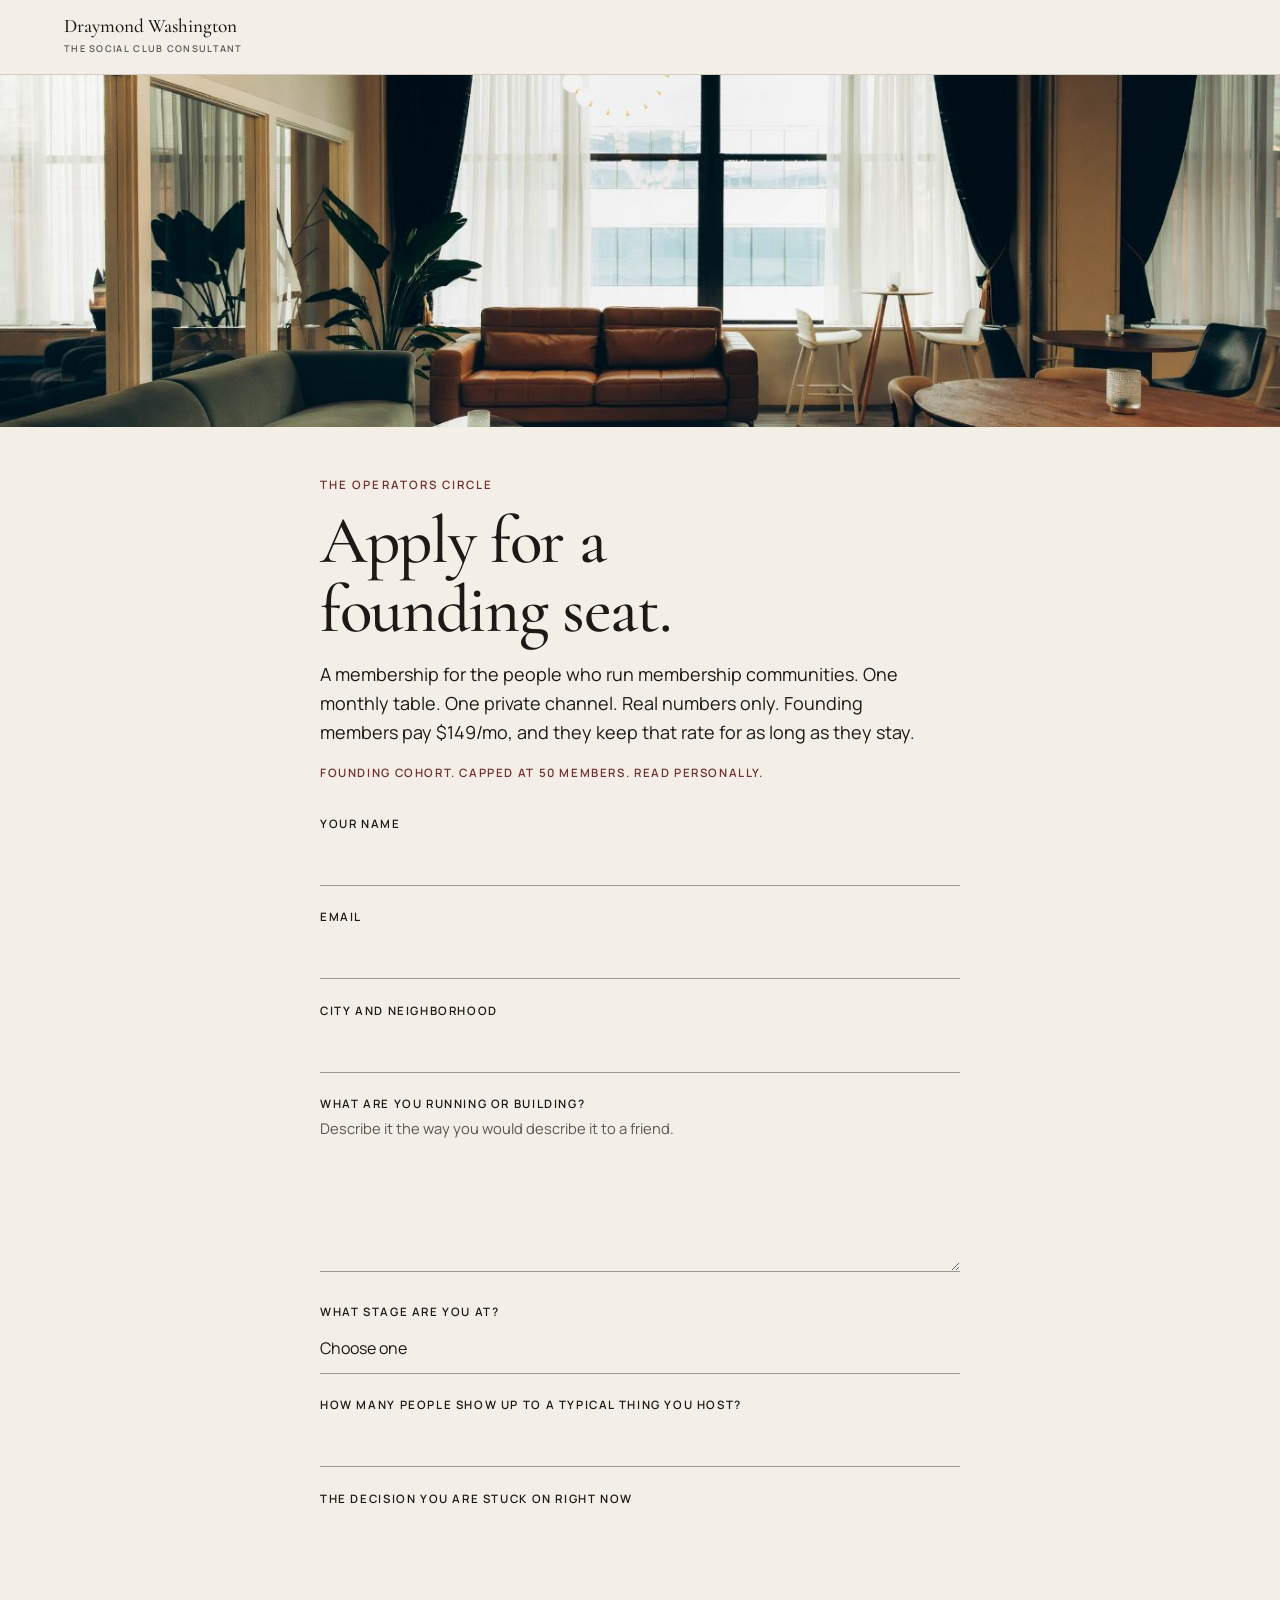
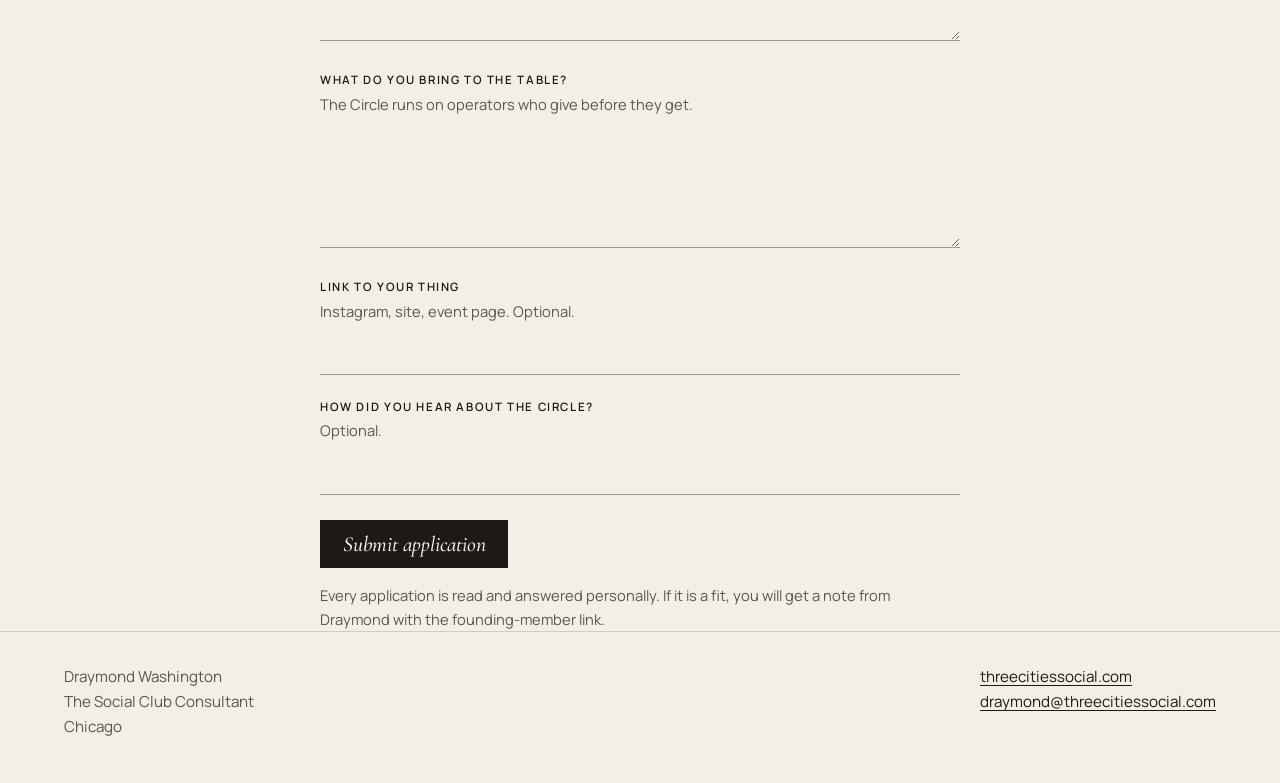
==== commit 3e545b5a: "Feature the Operators Circle and reorder the offers. Put the founding table first, then the Blueprin" ====
--- a/apply.html
+++ b/apply.html
@@ -5,7 +5,7 @@
 <meta name="viewport" content="width=device-width, initial-scale=1.0">
 <!-- PLACEHOLDER: draft v1, final copy expected about Nov 18. -->
 <title>Apply for the Operators Circle | The Social Club Consultant</title>
-<meta name="description" content="Apply for a founding seat in the Operators Circle, a membership for people who run membership communities. Capped at 50 operators.">
+<meta name="description" content="Apply for a founding seat in the Operators Circle. Founding rate $149/mo, capped at 50 members.">
 <meta name="theme-color" content="#F3EEE6">
 <link rel="canonical" href="https://thesocialclubconsultant.com/apply.html">
 <link rel="icon" href="data:image/svg+xml,%3Csvg xmlns='http://www.w3.org/2000/svg' viewBox='0 0 64 64'%3E%3Crect width='64' height='64' fill='%231C1916'/%3E%3Ctext x='32' y='40' text-anchor='middle' font-family='Georgia,serif' font-size='22' fill='%23F3EEE6'%3EIII%3C/text%3E%3C/svg%3E">
@@ -13,11 +13,11 @@
 <meta property="og:url" content="https://thesocialclubconsultant.com/apply.html">
 <meta property="og:site_name" content="The Social Club Consultant">
 <meta property="og:title" content="Apply for the Operators Circle">
-<meta property="og:description" content="A founding seat for people who run membership communities. Capped at 50 operators.">
+<meta property="og:description" content="A founding seat in the Operators Circle. Founding rate $149/mo, capped at 50 members.">
 <meta property="og:image" content="https://thesocialclubconsultant.com/ogcard.png">
 <meta name="twitter:card" content="summary_large_image">
 <meta name="twitter:title" content="Apply for the Operators Circle">
-<meta name="twitter:description" content="A founding seat for people who run membership communities. Capped at 50 operators.">
+<meta name="twitter:description" content="A founding seat in the Operators Circle. Founding rate $149/mo, capped at 50 members.">
 <meta name="twitter:image" content="https://thesocialclubconsultant.com/ogcard.png">
 <link rel="preconnect" href="https://fonts.googleapis.com">
 <link rel="preconnect" href="https://fonts.gstatic.com" crossorigin>
@@ -62,8 +62,8 @@
     <div class="intro-only page-intro">
       <p class="kicker">The Operators Circle</p>
       <h1>Apply for a founding seat.</h1>
-      <p class="lede">A membership for the people who run membership communities. One monthly table. One private channel. Real numbers only. Founding members pay $149 a month, and they keep that rate for as long as they stay.</p>
-      <p class="chip">Founding cohort. Capped at 50. Read personally.</p>
+      <p class="lede">A membership for the people who run membership communities. One monthly table. One private channel. Real numbers only. Founding members pay $149/mo, and they keep that rate for as long as they stay.</p>
+      <p class="chip">Founding cohort. Capped at 50 members. Read personally.</p>
     </div>
 
     <form class="form-block stack-form" action="https://formsubmit.co/draymond@threecitiessocial.com" method="POST">
--- a/styles.css
+++ b/styles.css
@@ -679,12 +679,65 @@
 }
 
 .offer h3,
-.also h3 {
+.also h3,
+.offer-speaking h3 {
   font-size: clamp(2.1rem, 4vw, 3rem);
   font-style: italic;
 }
 
-.offer .button { margin-top: 1.35rem; }
+.offer .button,
+.offer-featured .button,
+.offer-speaking .button { margin-top: 1.35rem; }
+
+.offer-featured {
+  margin-top: 2.4rem;
+  padding: 2.25rem 1.5rem 2.4rem;
+  background: var(--ink);
+  color: var(--paper);
+}
+
+.offer-featured .kicker { color: #C4B8A8; }
+
+.offer-featured h3 {
+  color: var(--paper);
+  font-family: var(--serif);
+  font-style: italic;
+  font-weight: 500;
+  font-size: clamp(2.8rem, 6vw, 4.4rem);
+  line-height: 0.95;
+  letter-spacing: -0.02em;
+}
+
+.offer-featured .price {
+  color: var(--paper);
+  font-size: clamp(2.2rem, 4vw, 3rem);
+}
+
+.offer-featured .offer-lead,
+.offer-featured li { color: rgba(243, 238, 230, 0.86); }
+
+.offer-featured li { border-top-color: rgba(243, 238, 230, 0.22); }
+
+.offer-featured .button {
+  background: var(--paper);
+  color: var(--ink);
+  border-color: var(--paper);
+}
+
+.offer-featured .button:hover,
+.offer-featured .button:visited:hover {
+  background: var(--burgundy);
+  border-color: var(--burgundy);
+  color: var(--paper);
+}
+
+.offer-featured .button:visited { color: var(--ink); }
+
+.offer-speaking {
+  margin-top: 3rem;
+  padding-top: 2.5rem;
+  border-top: 1px solid var(--line);
+}
 
 .offer .offer-lead,
 .also .offer-lead {
@@ -693,14 +746,18 @@
 }
 
 .offer ul,
-.also ul {
+.also ul,
+.offer-featured ul,
+.offer-speaking ul {
   list-style: none;
   margin: 1.25rem 0 0;
   padding: 0;
 }
 
 .offer li,
-.also li {
+.also li,
+.offer-featured li,
+.offer-speaking li {
   padding: 0.72rem 0;
   border-top: 1px solid var(--line);
 }
@@ -712,6 +769,8 @@
   font-weight: 500;
   font-size: 1.65rem;
   letter-spacing: 0;
+  font-variant-numeric: lining-nums;
+  font-feature-settings: "lnum" 1;
 }
 
 .also {
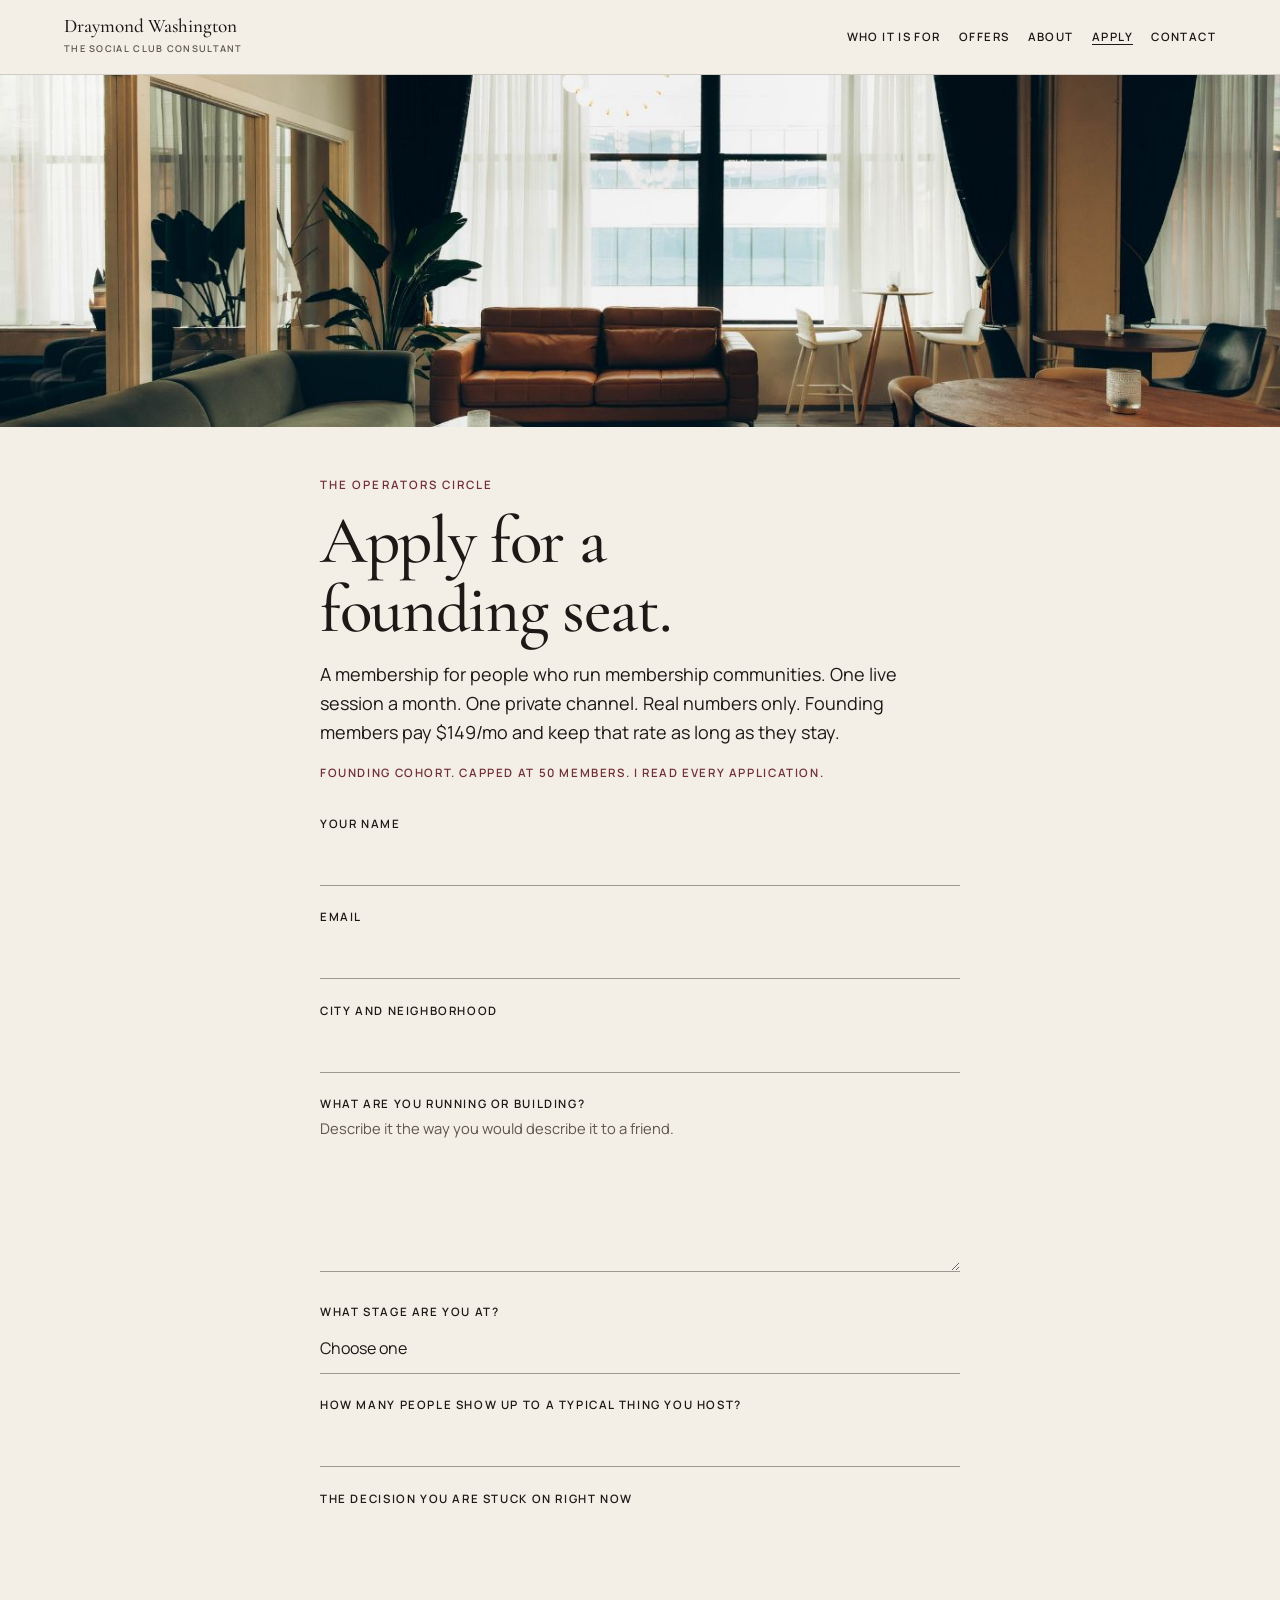
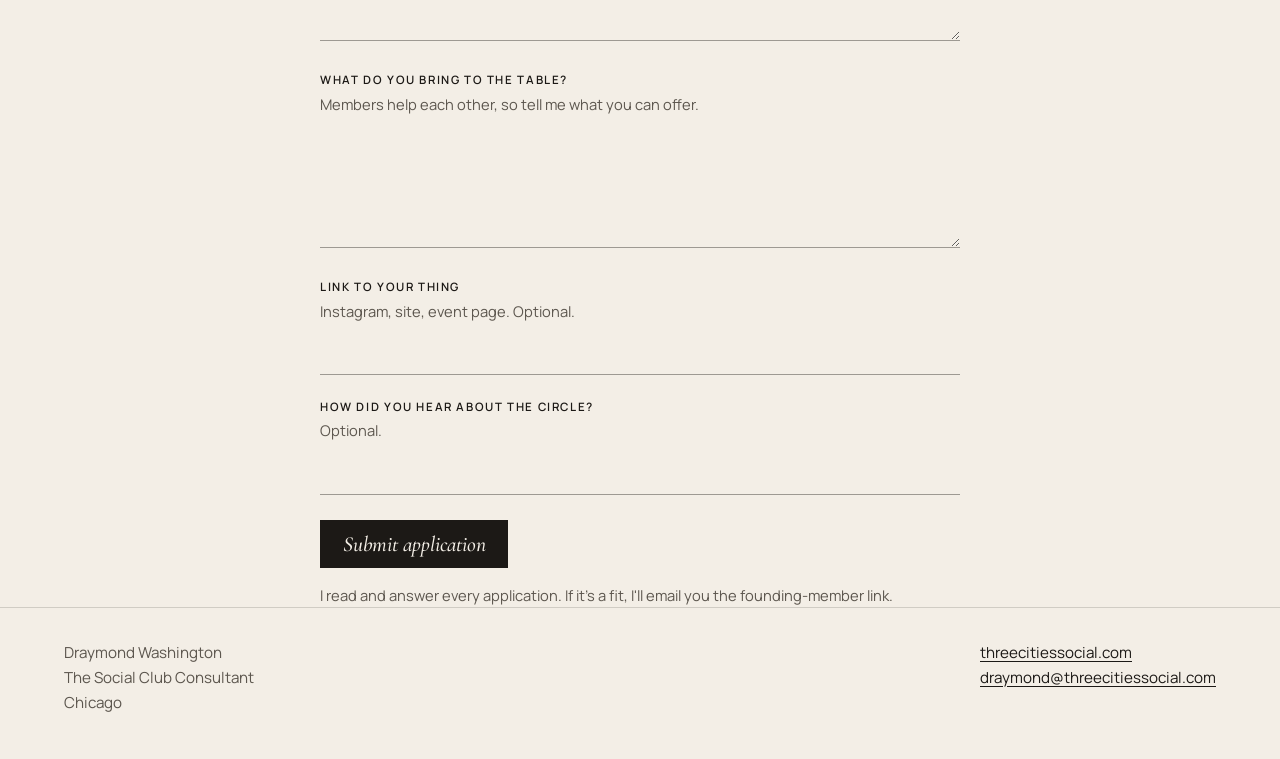
==== commit 94200e38: "Cut fluff from site copy and rewrite in Draymond's voice" ====
--- a/apply.html
+++ b/apply.html
@@ -62,8 +62,8 @@
     <div class="intro-only page-intro">
       <p class="kicker">The Operators Circle</p>
       <h1>Apply for a founding seat.</h1>
-      <p class="lede">A membership for the people who run membership communities. One monthly table. One private channel. Real numbers only. Founding members pay $149/mo, and they keep that rate for as long as they stay.</p>
-      <p class="chip">Founding cohort. Capped at 50 members. Read personally.</p>
+      <p class="lede">A membership for people who run membership communities. One live session a month. One private channel. Real numbers only. Founding members pay $149/mo and keep that rate as long as they stay.</p>
+      <p class="chip">Founding cohort. Capped at 50 members. I read every application.</p>
     </div>
 
     <form class="form-block stack-form" action="https://formsubmit.co/draymond@threecitiessocial.com" method="POST">
@@ -101,7 +101,7 @@
       <label for="stuck">The decision you are stuck on right now</label>
       <textarea id="stuck" name="Stuck on" required></textarea>
 
-      <label for="brings">What do you bring to the table? <span class="hint">The Circle runs on operators who give before they get.</span></label>
+      <label for="brings">What do you bring to the table? <span class="hint">Members help each other, so tell me what you can offer.</span></label>
       <textarea id="brings" name="Brings to table" required></textarea>
 
       <label for="link">Link to your thing <span class="hint">Instagram, site, event page. Optional.</span></label>
@@ -111,12 +111,12 @@
       <input id="referral" type="text" name="Referral">
 
       <button class="button" type="submit">Submit application</button>
-      <p class="fine">Every application is read and answered personally. If it is a fit, you will get a note from Draymond with the founding-member link.</p>
+      <p class="fine">I read and answer every application. If it's a fit, I'll email you the founding-member link.</p>
     </form>
 
     <div class="thanks" role="status">
       <h1 tabindex="-1">Application received.</h1>
-      <p>It goes straight to Draymond. Every application is read and answered personally, usually within a few days. If the Circle is a fit, your founding-member invite will come by email.</p>
+      <p>It comes straight to me. I read and answer every application, usually within a few days. If the Circle is a fit, I'll email your founding-member invite.</p>
       <p><a href="/">Back to the site</a></p>
     </div>
   </div>
--- a/styles.css
+++ b/styles.css
@@ -145,6 +145,7 @@
 }
 
 .nav-inner {
+  position: relative;
   width: min(72rem, calc(100% - 2.5rem));
   margin-inline: auto;
   min-height: var(--header);
@@ -241,14 +242,31 @@
 }
 
 @media (min-width: 960px) {
-  .nav-details { display: flex; align-items: center; }
-  .nav-toggle { display: none; }
+  .nav-details {
+    display: flex;
+    align-items: center;
+    justify-content: flex-end;
+    margin-left: auto;
+    min-width: max-content;
+  }
+  .nav-toggle {
+    position: absolute;
+    width: 1px;
+    height: 1px;
+    padding: 0;
+    overflow: hidden;
+    clip: rect(0 0 0 0);
+  }
   .nav-details > .nav-links {
     display: flex !important;
     flex-direction: row;
     align-items: center;
-    gap: 1.25rem;
-    position: static;
+    gap: 1.15rem;
+    width: max-content;
+    position: absolute;
+    right: 0;
+    top: 0;
+    height: 100%;
     background: transparent;
     border: 0;
     padding: 0;
@@ -257,9 +275,11 @@
   .nav-links a {
     font-size: 0.72rem;
     font-weight: 600;
-    letter-spacing: 0.14em;
+    letter-spacing: 0.12em;
     text-transform: uppercase;
     min-height: 44px;
+    white-space: nowrap;
+    flex: none;
   }
 
   .nav-links a:hover { color: var(--burgundy); }
@@ -412,13 +432,11 @@
 }
 
 .proof li {
-  padding: 1.3rem 0.85rem 1.2rem;
-  border-bottom: 1px solid var(--line);
-}
-
-.proof li:nth-child(odd) { border-right: 1px solid var(--line); }
-
-.proof li:nth-last-child(-n + 2) { border-bottom: 0; }
+  padding: 1.5rem 1rem 1.35rem;
+  border-right: 1px solid var(--line);
+}
+
+.proof li:last-child { border-right: 0; }
 
 .proof strong {
   display: block;
@@ -442,14 +460,8 @@
   color: var(--muted);
 }
 
-@media (min-width: 880px) {
-  .proof { grid-template-columns: repeat(4, 1fr); }
-  .proof li {
-    border-bottom: 0;
-    border-right: 1px solid var(--line);
-    padding: 1.8rem 1.15rem 1.6rem;
-  }
-  .proof li:last-child { border-right: 0; }
+@media (min-width: 700px) {
+  .proof li { padding: 1.8rem 1.25rem 1.6rem; }
 }
 
 .band { margin: 0; }
@@ -512,9 +524,10 @@
 
 .sticky-photo img {
   width: 100%;
-  aspect-ratio: 3 / 4;
+  height: auto;
+  aspect-ratio: 4 / 5;
   object-fit: cover;
-  object-position: center 58%;
+  object-position: center 62%;
 }
 
 @media (min-width: 960px) {
@@ -539,21 +552,29 @@
   }
 
   .split-about {
-    grid-template-columns: minmax(0, 1.05fr) minmax(0, 0.95fr);
+    grid-template-columns: minmax(0, 1fr) 22.5rem;
     gap: 4rem;
     align-items: start;
   }
 
-  .about-photo img { aspect-ratio: 3 / 4; object-position: center 22%; }
+  .about-photo {
+    width: 22.5rem;
+    max-width: 100%;
+    justify-self: end;
+    align-self: start;
+  }
+
+  .about-photo img { object-position: center 18%; }
 }
 
 .about-photo { margin: 0.5rem 0 0; }
 
 .about-photo img {
   width: 100%;
+  height: auto;
   aspect-ratio: 4 / 5;
   object-fit: cover;
-  object-position: center 24%;
+  object-position: center 18%;
 }
 
 .about-copy p + p { margin-top: 1rem; }
@@ -607,6 +628,26 @@
   color: var(--muted);
 }
 
+.close-note { padding-top: 0; }
+
+.close-note .wrap {
+  border-top: 1px solid var(--line);
+  padding-top: 2.75rem;
+}
+
+.close-note-inner { max-width: 40rem; }
+
+.close-note h2 {
+  font-style: italic;
+  max-width: 12em;
+}
+
+.close-note p {
+  margin-top: 1.15rem;
+  font-size: 1.125rem;
+  line-height: 1.65;
+}
+
 .subhead {
   margin: 3.5rem 0 0.8rem;
   font-size: clamp(2rem, 4vw, 2.8rem);
@@ -645,7 +686,7 @@
 
 @media (min-width: 900px) {
   .quotes {
-    grid-template-columns: repeat(3, minmax(0, 1fr));
+    grid-template-columns: repeat(2, minmax(0, 1fr));
     gap: 2.5rem;
     align-items: start;
   }
@@ -738,6 +779,26 @@
   padding-top: 2.5rem;
   border-top: 1px solid var(--line);
 }
+
+.talks {
+  list-style: none;
+  margin: 1.5rem 0 0;
+  padding: 0;
+}
+
+.talks li {
+  display: block;
+  padding: 1.05rem 0;
+  border-top: 1px solid var(--line);
+}
+
+.talks strong {
+  display: block;
+  font-weight: 600;
+  margin-bottom: 0.3rem;
+}
+
+.talks span { display: block; }
 
 .offer .offer-lead,
 .also .offer-lead {
@@ -1026,6 +1087,117 @@
 
 .site-footer a:hover { color: var(--burgundy); }
 
+.section-ink {
+  background: var(--ink);
+  color: var(--paper);
+}
+
+.section-ink h2,
+.section-ink h3 { color: var(--paper); }
+
+.section-ink .lede,
+.section-ink p { color: rgba(243, 238, 230, 0.82); }
+
+.section-ink .kicker { color: #C4B8A8; }
+
+.detail-grid {
+  display: grid;
+  gap: 1.5rem;
+  margin-top: 2rem;
+}
+
+.detail-grid h3 {
+  font-family: var(--serif);
+  font-style: italic;
+  font-weight: 500;
+  font-size: 1.7rem;
+  margin-bottom: 0.35rem;
+}
+
+.detail-grid p { margin: 0; }
+
+.law { padding: 1.35rem 0; border-top: 1px solid rgba(243, 238, 230, 0.22); }
+
+.law .num {
+  font-family: var(--serif);
+  font-style: italic;
+  color: #C4B8A8;
+}
+
+.law .receipt {
+  margin-top: 0.85rem;
+  color: #C4B8A8;
+}
+
+.locked {
+  margin-top: 0.5rem;
+  padding: 1.5rem 0 0.25rem;
+  border-top: 1px dashed rgba(243, 238, 230, 0.35);
+}
+
+.sys-list { list-style: none; margin: 2rem 0 0; padding: 0; }
+
+.sys-list li {
+  display: grid;
+  grid-template-columns: 3.2rem 1fr;
+  gap: 0.75rem 1rem;
+  align-items: baseline;
+  padding: 1rem 0;
+  border-top: 1px solid var(--line);
+}
+
+.sys-list .num {
+  font-family: var(--serif);
+  font-style: italic;
+  font-size: 1.7rem;
+  color: var(--burgundy);
+}
+
+.sys-list h3 { margin: 0; }
+
+.chip-note {
+  display: block;
+  margin-top: 0.2rem;
+  font-family: var(--sans);
+  font-size: 0.72rem;
+  font-weight: 600;
+  letter-spacing: 0.14em;
+  text-transform: uppercase;
+  color: var(--muted);
+}
+
+.vault-grid {
+  list-style: none;
+  display: grid;
+  grid-template-columns: 1fr;
+  margin: 2rem 0 0;
+  padding: 0;
+  border-top: 1px solid var(--line);
+}
+
+.vault-grid li {
+  padding: 1.05rem 0.2rem;
+  border-bottom: 1px solid var(--line);
+  font-family: var(--serif);
+  font-size: 1.45rem;
+}
+
+.photo-room img { object-position: center 62%; }
+
+.photo-talk img { object-position: center 42%; }
+
+@media (min-width: 700px) {
+  .detail-grid { grid-template-columns: 1fr 1fr; gap: 1.75rem 2.75rem; }
+  .vault-grid { grid-template-columns: 1fr 1fr; }
+  .vault-grid li { padding-right: 1.5rem; }
+}
+
+@media (min-width: 960px) {
+  .vault-grid { grid-template-columns: 1fr 1fr 1fr; }
+  .sys-list li { grid-template-columns: 4rem 1fr auto; }
+  .chip-note { margin-top: 0; }
+}
+
 @media (max-width: 560px) {
   .timeline li { grid-template-columns: 1fr; gap: 0.2rem; }
   .brand-role { letter-spacing: 0.1em; }
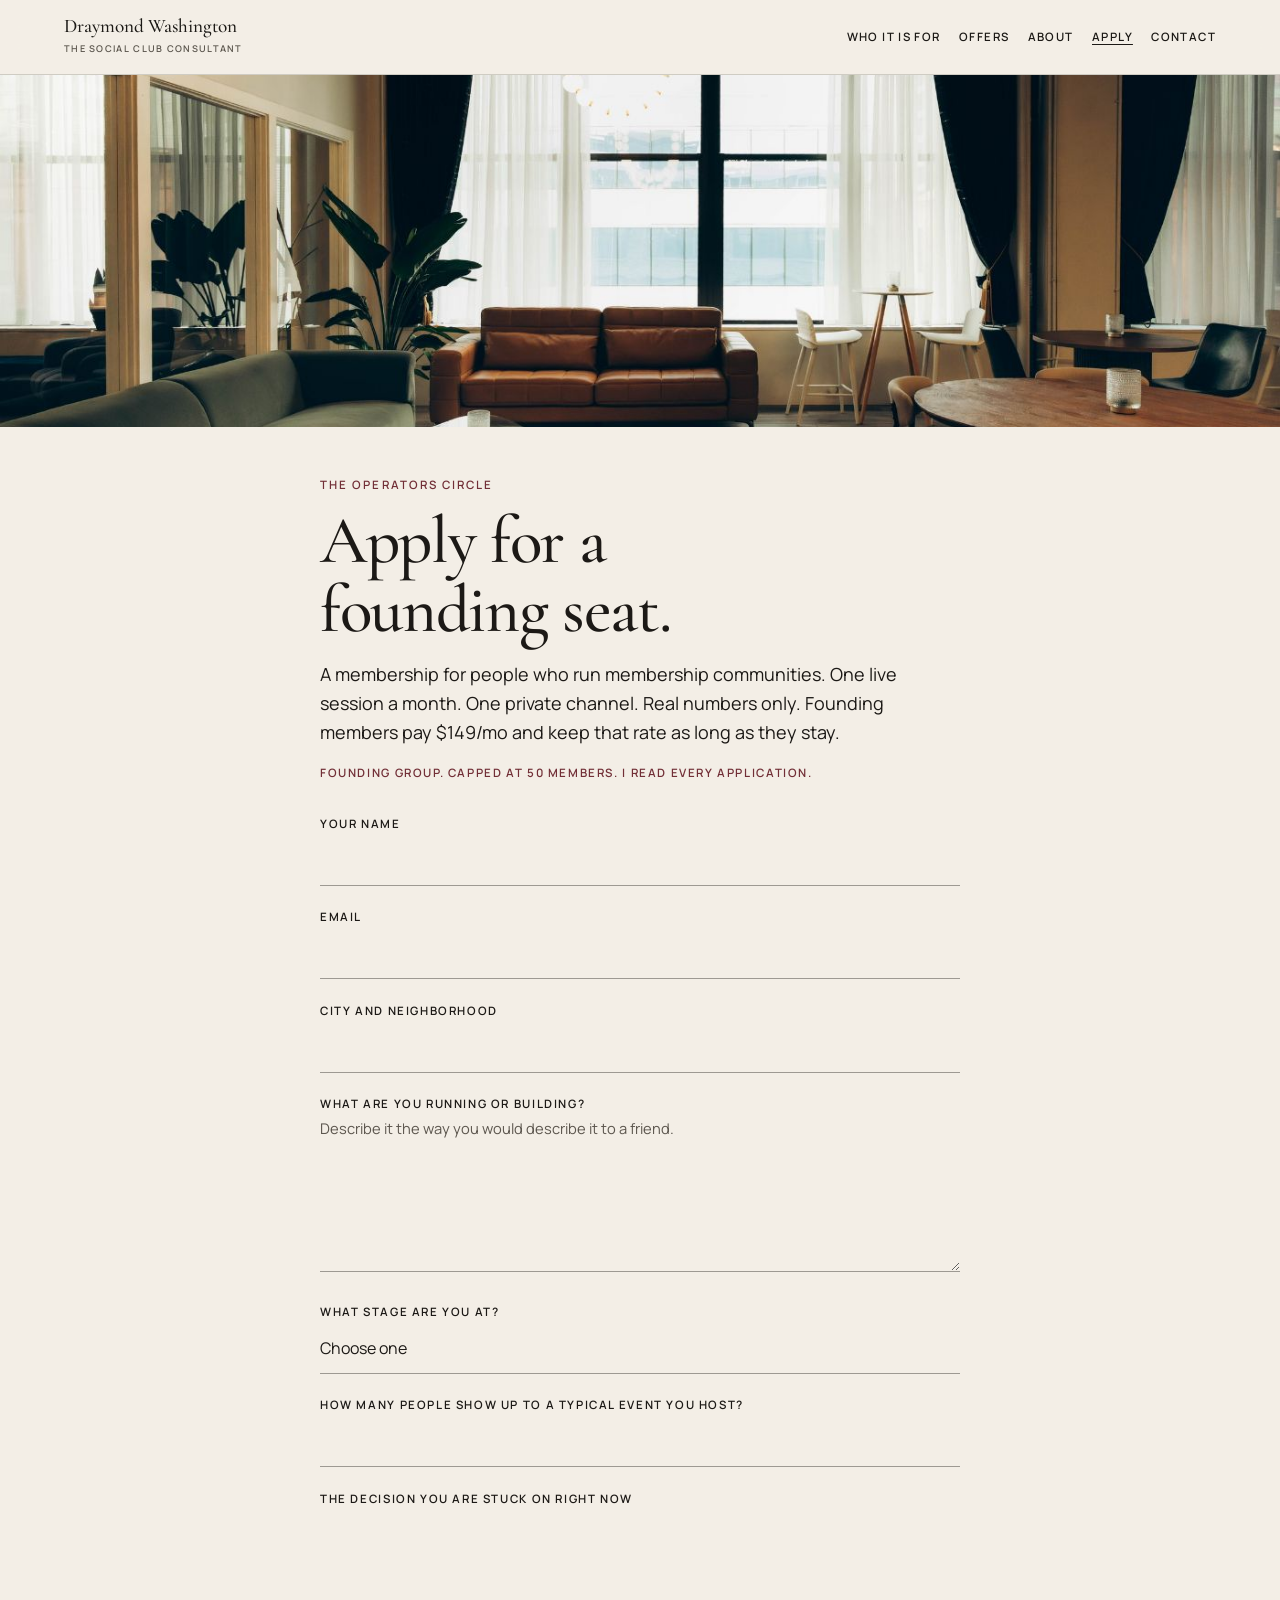
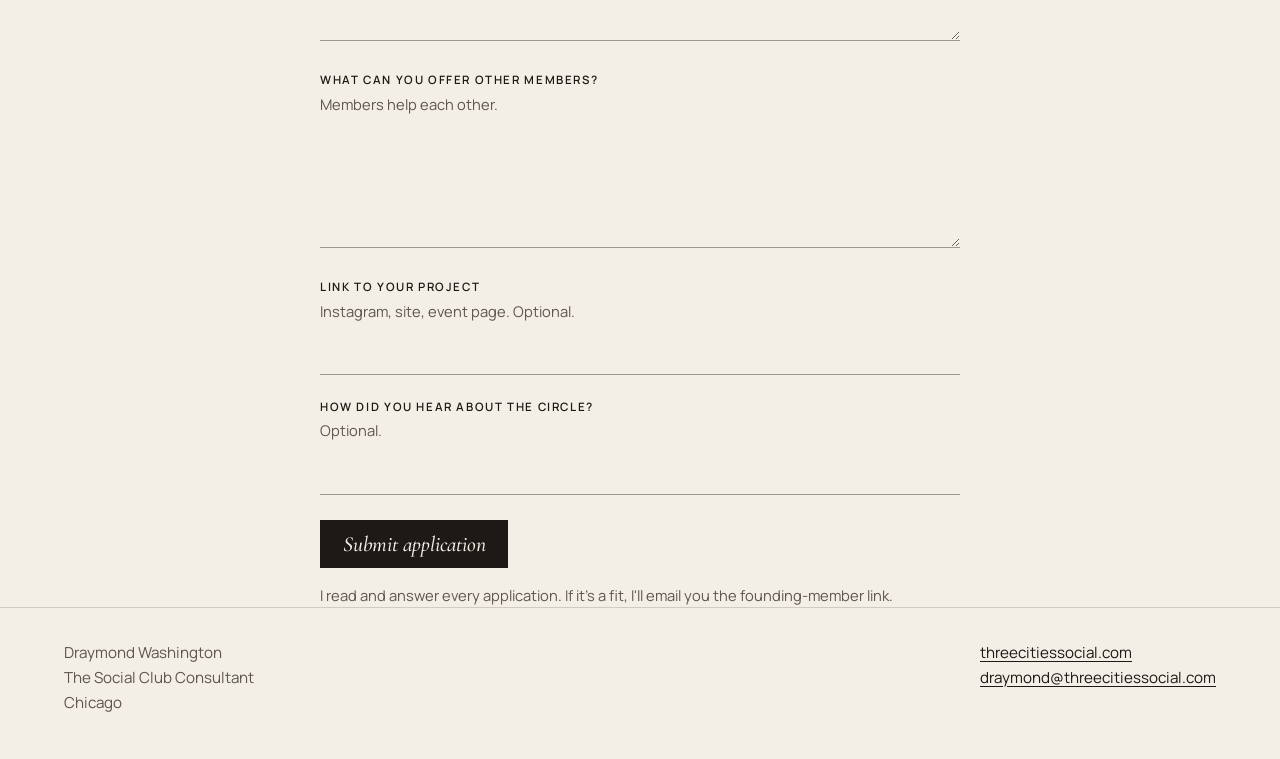
==== commit e4df8b66: "Replace branded jargon and cute phrasing with plain language" ====
--- a/apply.html
+++ b/apply.html
@@ -10,15 +10,21 @@
 <link rel="canonical" href="https://thesocialclubconsultant.com/apply.html">
 <link rel="icon" href="data:image/svg+xml,%3Csvg xmlns='http://www.w3.org/2000/svg' viewBox='0 0 64 64'%3E%3Crect width='64' height='64' fill='%231C1916'/%3E%3Ctext x='32' y='40' text-anchor='middle' font-family='Georgia,serif' font-size='22' fill='%23F3EEE6'%3EIII%3C/text%3E%3C/svg%3E">
 <meta property="og:type" content="website">
+<meta property="og:locale" content="en_US">
 <meta property="og:url" content="https://thesocialclubconsultant.com/apply.html">
 <meta property="og:site_name" content="The Social Club Consultant">
-<meta property="og:title" content="Apply for the Operators Circle">
-<meta property="og:description" content="A founding seat in the Operators Circle. Founding rate $149/mo, capped at 50 members.">
-<meta property="og:image" content="https://thesocialclubconsultant.com/ogcard.png">
+<meta property="og:title" content="Apply for the Operators Circle | Draymond Washington">
+<meta property="og:description" content="A founding seat in the Operators Circle. Founding rate $149/mo, capped at 50 members. Or start with a Blueprint Call.">
+<meta property="og:image" content="https://thesocialclubconsultant.com/share-card.png">
+<meta property="og:image:type" content="image/png">
+<meta property="og:image:width" content="1200">
+<meta property="og:image:height" content="627">
+<meta property="og:image:alt" content="Draymond Washington smiling, seated in front of a red paneled wall, with the title The Social Club Consultant.">
 <meta name="twitter:card" content="summary_large_image">
-<meta name="twitter:title" content="Apply for the Operators Circle">
-<meta name="twitter:description" content="A founding seat in the Operators Circle. Founding rate $149/mo, capped at 50 members.">
-<meta name="twitter:image" content="https://thesocialclubconsultant.com/ogcard.png">
+<meta name="twitter:title" content="Apply for the Operators Circle | Draymond Washington">
+<meta name="twitter:description" content="A founding seat in the Operators Circle. Founding rate $149/mo, capped at 50 members. Or start with a Blueprint Call.">
+<meta name="twitter:image" content="https://thesocialclubconsultant.com/share-card.png">
+<meta name="twitter:image:alt" content="Draymond Washington smiling, seated in front of a red paneled wall, with the title The Social Club Consultant.">
 <link rel="preconnect" href="https://fonts.googleapis.com">
 <link rel="preconnect" href="https://fonts.gstatic.com" crossorigin>
 <link href="https://fonts.googleapis.com/css2?family=Cormorant+Garamond:ital,wght@0,500;0,600;1,500;1,600&family=Manrope:wght@400;500;600&display=swap" rel="stylesheet">
@@ -63,7 +69,7 @@
       <p class="kicker">The Operators Circle</p>
       <h1>Apply for a founding seat.</h1>
       <p class="lede">A membership for people who run membership communities. One live session a month. One private channel. Real numbers only. Founding members pay $149/mo and keep that rate as long as they stay.</p>
-      <p class="chip">Founding cohort. Capped at 50 members. I read every application.</p>
+      <p class="chip">Founding group. Capped at 50 members. I read every application.</p>
     </div>
 
     <form class="form-block stack-form" action="https://formsubmit.co/draymond@threecitiessocial.com" method="POST">
@@ -95,16 +101,16 @@
         <option>Club or community already open</option>
       </select>
 
-      <label for="turnout">How many people show up to a typical thing you host?</label>
+      <label for="turnout">How many people show up to a typical event you host?</label>
       <input id="turnout" type="text" name="Typical turnout" required>
 
       <label for="stuck">The decision you are stuck on right now</label>
       <textarea id="stuck" name="Stuck on" required></textarea>
 
-      <label for="brings">What do you bring to the table? <span class="hint">Members help each other, so tell me what you can offer.</span></label>
+      <label for="brings">What can you offer other members? <span class="hint">Members help each other.</span></label>
       <textarea id="brings" name="Brings to table" required></textarea>
 
-      <label for="link">Link to your thing <span class="hint">Instagram, site, event page. Optional.</span></label>
+      <label for="link">Link to your project <span class="hint">Instagram, site, event page. Optional.</span></label>
       <input id="link" type="text" name="Link" autocomplete="url">
 
       <label for="referral">How did you hear about the Circle? <span class="hint">Optional.</span></label>
--- a/styles.css
+++ b/styles.css
@@ -628,6 +628,10 @@
   color: var(--muted);
 }
 
+.timeline-wrap { margin-top: 3.5rem; }
+.timeline-wrap h3 { margin: 0; }
+.timeline li p { margin: 0; }
+
 .close-note { padding-top: 0; }
 
 .close-note .wrap {
@@ -738,6 +742,14 @@
 }
 
 .offer-featured .kicker { color: #C4B8A8; }
+
+.offer-featured .guarantee { color: rgba(243, 238, 230, 0.86); }
+
+.offer-solo {
+  margin-top: 3rem;
+  padding-top: 2.5rem;
+  border-top: 1px solid var(--line);
+}
 
 .offer-featured h3 {
   color: var(--paper);
@@ -1199,7 +1211,10 @@
 }
 
 @media (max-width: 560px) {
-  .timeline li { grid-template-columns: 1fr; gap: 0.2rem; }
+  .timeline-wrap { margin-top: 2.5rem; }
+  .timeline { margin-top: 1.25rem; }
+  .timeline li { grid-template-columns: 1fr; gap: 0.25rem; padding: 0.85rem 0; }
+  .timeline li p { margin: 0; }
   .brand-role { letter-spacing: 0.1em; }
 }
 
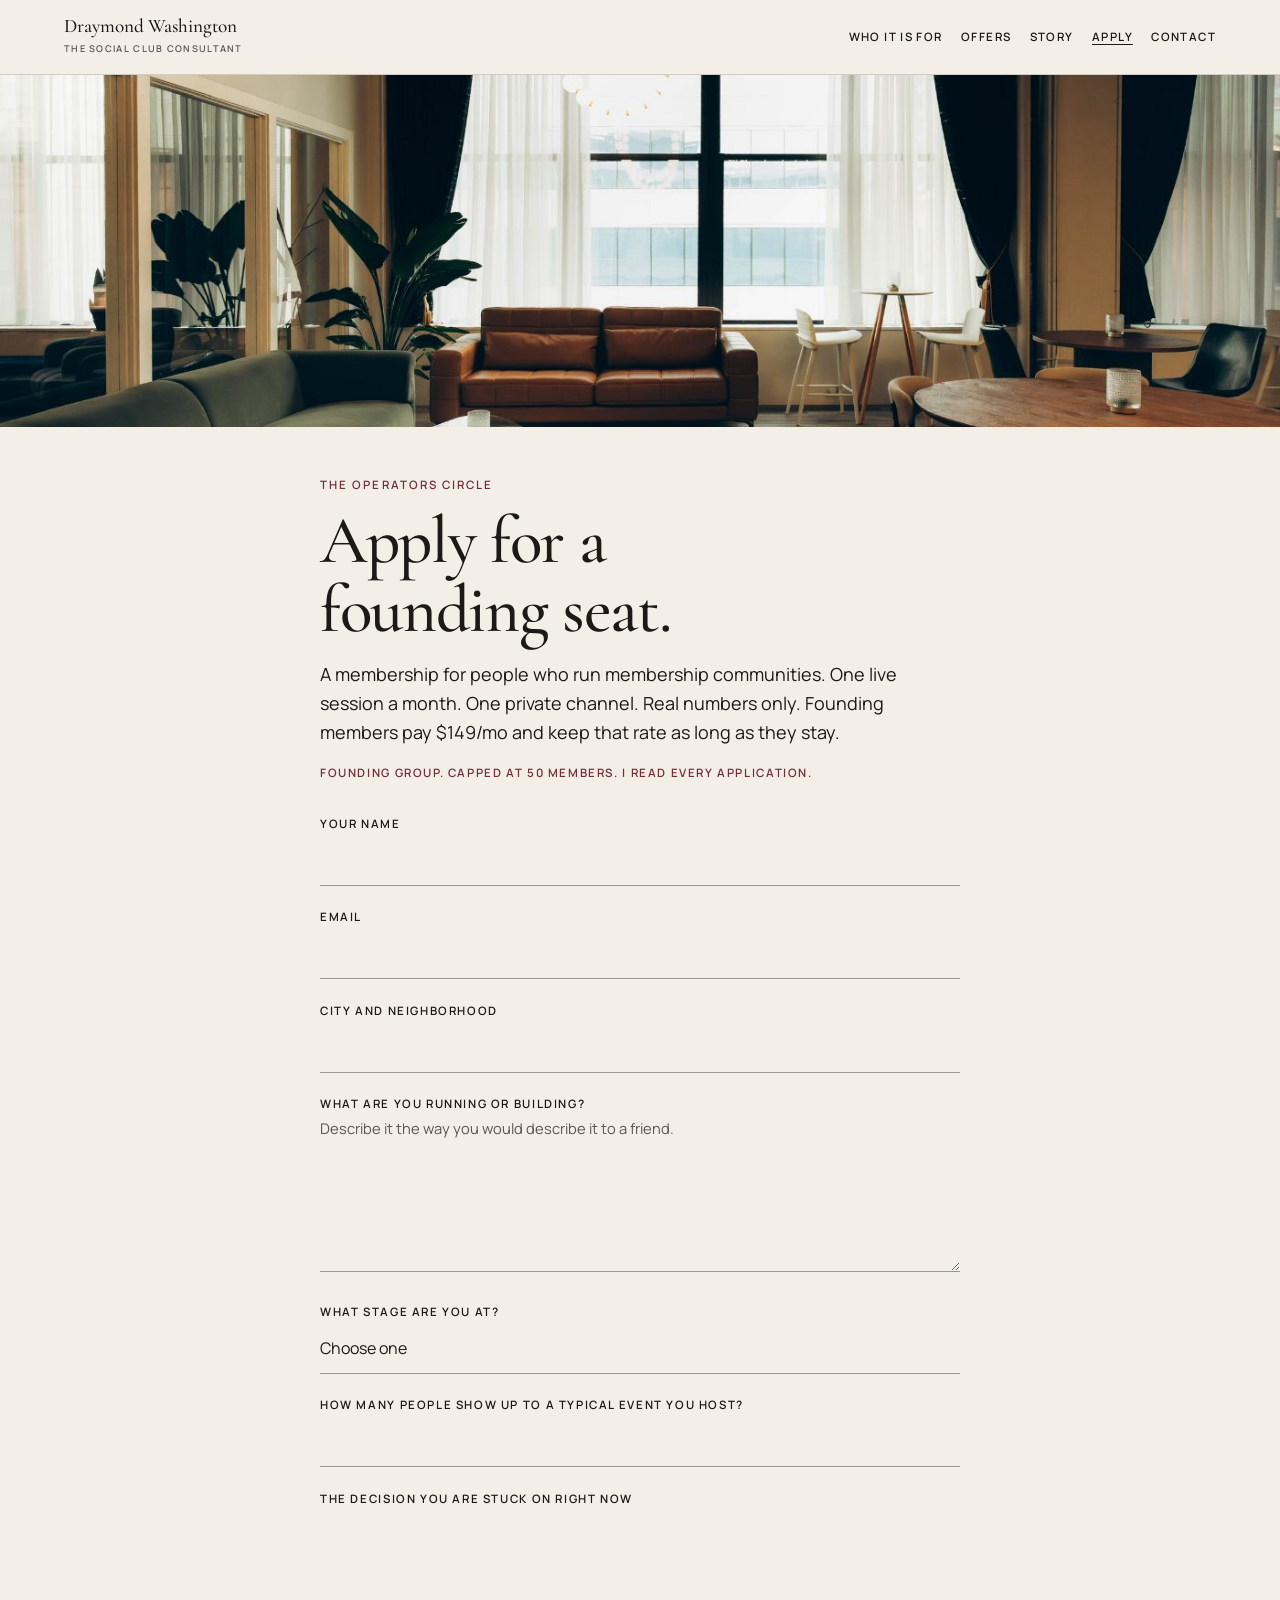
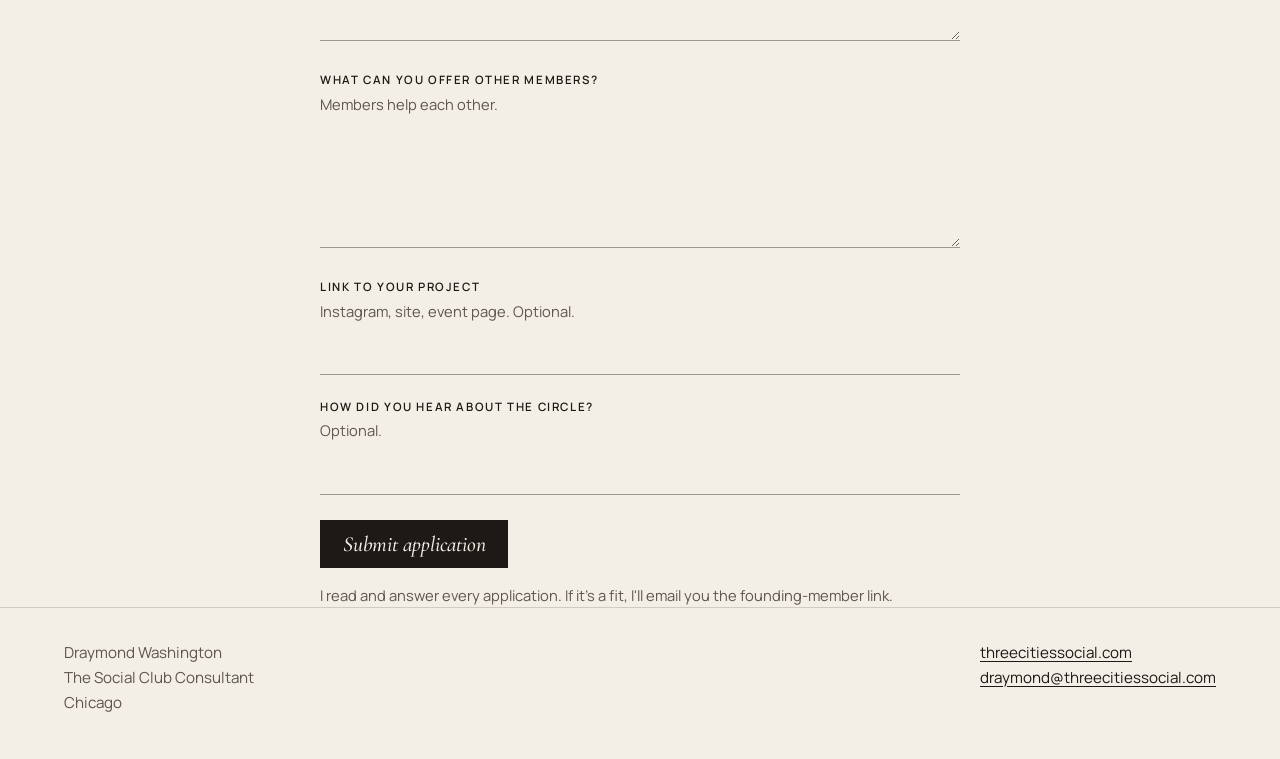
==== commit 04bcbd91: "Add 30-Day Check-In offer, rebuild intake form, fix subpage About nav" ====
--- a/apply.html
+++ b/apply.html
@@ -51,7 +51,7 @@
       <nav class="nav-links" id="site-nav" aria-label="Primary">
         <a href="/#for">Who it is for</a>
         <a href="/#offers">Offers</a>
-        <a href="/#about">About</a>
+        <a href="/#story">Story</a>
         <a href="/apply.html" aria-current="page">Apply</a>
         <a href="/#contact">Contact</a>
       </nav>
--- a/styles.css
+++ b/styles.css
@@ -1221,3 +1221,81 @@
 @media (forced-colors: active) {
   .button { border: 1px solid ButtonText; }
 }
+
+.upsell {
+  margin-top: 0.85rem;
+  font-size: 0.95rem;
+}
+
+.upsell a { text-underline-offset: 0.18em; }
+
+.offer-featured .upsell { color: rgba(243, 238, 230, 0.86); }
+
+.offer-featured .upsell a { color: var(--paper); }
+
+.form-section {
+  margin-top: 3rem;
+  padding-top: 1.6rem;
+  border-top: 1px solid var(--line);
+  font-family: var(--serif);
+  font-style: italic;
+  font-weight: 500;
+  font-size: clamp(1.7rem, 3.4vw, 2.2rem);
+  line-height: 1.1;
+}
+
+.form-section:first-of-type { margin-top: 2rem; }
+
+fieldset.checks {
+  border: 0;
+  margin: 1.35rem 0 0;
+  padding: 0;
+  min-width: 0;
+}
+
+fieldset.checks legend {
+  display: block;
+  padding: 0;
+  margin: 0 0 0.3rem;
+  font-size: 0.72rem;
+  font-weight: 600;
+  letter-spacing: 0.14em;
+  text-transform: uppercase;
+}
+
+fieldset.checks legend .hint {
+  display: block;
+  margin-top: 0.28rem;
+  font-size: 0.92rem;
+  font-weight: 400;
+  letter-spacing: 0;
+  text-transform: none;
+  color: var(--muted);
+  line-height: 1.45;
+}
+
+.check {
+  display: flex;
+  align-items: center;
+  gap: 0.75rem;
+  margin: 0;
+  padding: 0.55rem 0;
+  font-size: 1rem;
+  font-weight: 400;
+  letter-spacing: 0;
+  text-transform: none;
+  cursor: pointer;
+}
+
+.check input[type="checkbox"] {
+  width: 1.15rem;
+  height: 1.15rem;
+  flex: none;
+  appearance: auto;
+  accent-color: var(--burgundy);
+  border: 0;
+  padding: 0;
+  margin: 0;
+}
+
+.check:has(input:disabled) { color: var(--muted); cursor: default; }
